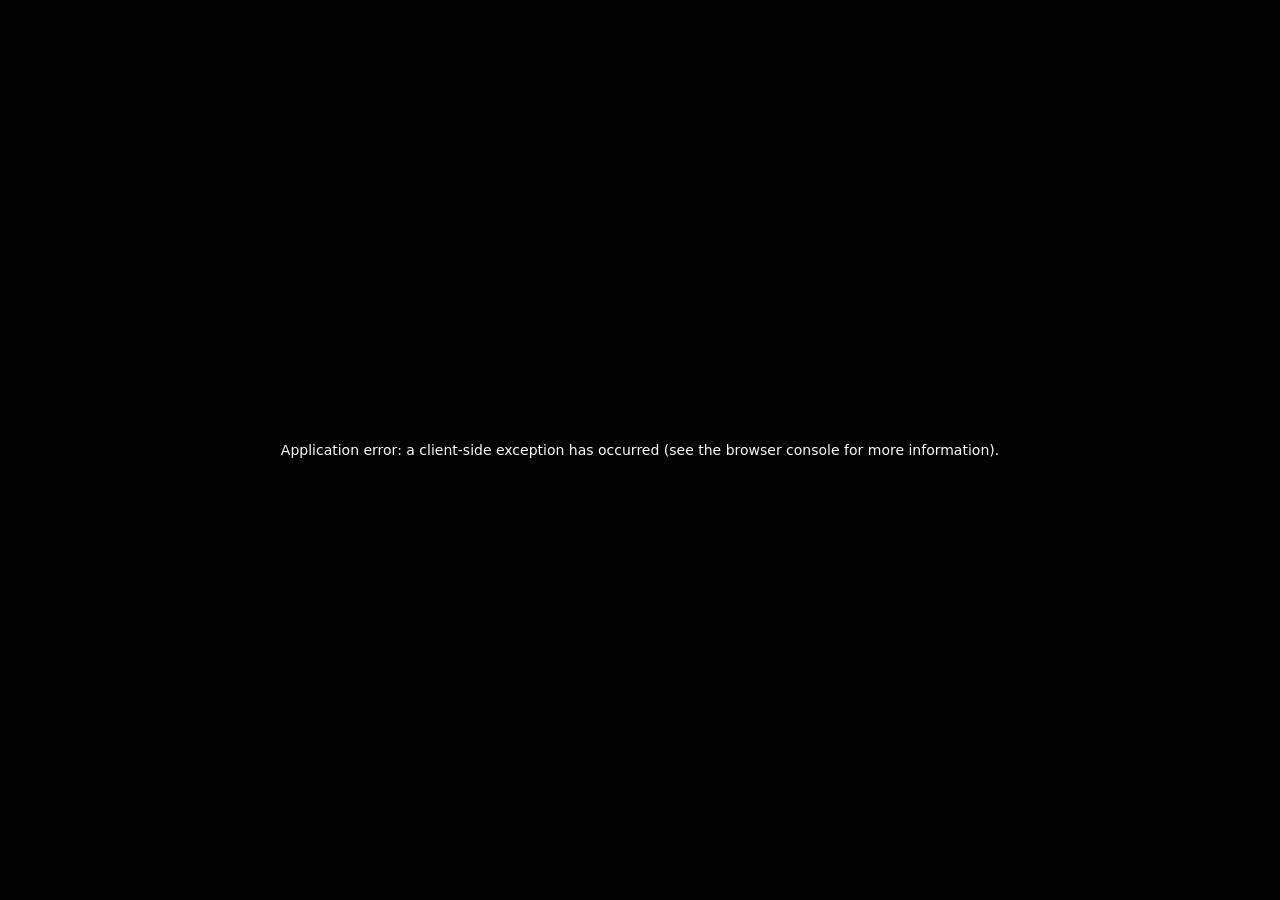
==== buy/index.html @ cb49da96 "feat: initial commit of orvix compute clone" ====
<!DOCTYPE html><html lang="en" class="__variable_8adcd2 __variable_46451f __variable_d5d2a0 __variable_646807 __variable_9ef920 dark" data-theme="dark"><head><meta charSet="utf-8"/><meta name="viewport" content="width=device-width, initial-scale=1"/><link rel="preload" href="/_next/static/media/0b78ff376f6b9734-s.p.woff2" as="font" crossorigin="" type="font/woff2"/><link rel="preload" href="/_next/static/media/0e96d314a90a6138-s.p.woff2" as="font" crossorigin="" type="font/woff2"/><link rel="preload" href="/_next/static/media/0ecabae3741772cf-s.p.woff2" as="font" crossorigin="" type="font/woff2"/><link rel="preload" href="/_next/static/media/636a5ac981f94f8b-s.p.woff2" as="font" crossorigin="" type="font/woff2"/><link rel="preload" href="/_next/static/media/723e11e5093b8e80.p.woff2" as="font" crossorigin="" type="font/woff2"/><link rel="preload" href="/_next/static/media/b7ea2ab4a8ad1f81-s.p.woff2" as="font" crossorigin="" type="font/woff2"/><link rel="stylesheet" href="/_next/static/css/086765865bcfbaa8.css" data-precedence="next"/><link rel="preload" as="script" fetchPriority="low" href="/_next/static/chunks/webpack-eddd2febdd66e8b2.js"/><script src="/_next/static/chunks/fd9d1056-2fb4e083d3843c56.js" async=""></script><script src="/_next/static/chunks/7023-a1087e26c482d546.js" async=""></script><script src="/_next/static/chunks/main-app-48652207bb67adce.js" async=""></script><script src="/_next/static/chunks/3100-093141ee53c54d85.js" async=""></script><script src="/_next/static/chunks/7138-fa9f08f9772d196e.js" async=""></script><script src="/_next/static/chunks/6972-5b1bd7af61cf7d5e.js" async=""></script><script src="/_next/static/chunks/7661-546050afe7aacd1f.js" async=""></script><script src="/_next/static/chunks/app/buy/page-8697921205ad71b5.js" async=""></script><script src="/_next/static/chunks/app/layout-24da086a6cac25ed.js" async=""></script><title>Buy ORVC — Orvix Compute</title><meta name="description" content="How to acquire ORVC, the staking and governance token of the Orvix Compute network."/><meta property="og:title" content="Orvix Compute — decentralized AI compute network"/><meta property="og:description" content="The open compute layer for AI. OpenAI-compatible inference on a permissionless GPU network."/><meta property="og:image" content="https://orvix.network/banner.png"/><meta property="og:image:width" content="320"/><meta property="og:image:height" content="320"/><meta property="og:image:alt" content="Orvix Compute"/><meta property="og:type" content="website"/><meta name="twitter:card" content="summary"/><meta name="twitter:title" content="Orvix Compute — decentralized AI compute network"/><meta name="twitter:description" content="The open compute layer for AI. OpenAI-compatible inference on a permissionless GPU network."/><meta name="twitter:image" content="https://orvix.network/banner.png"/><link rel="icon" href="/icon.png?0aa1d8ac6950c62a" type="image/png" sizes="512x512"/><link rel="apple-touch-icon" href="/apple-icon.png?9f5288df896d881e" type="image/png" sizes="512x512"/><meta name="next-size-adjust"/><script src="/_next/static/chunks/polyfills-78c92fac7aa8fdd8.js" noModule=""></script><script>
document.addEventListener('click', function(e) {
  let t = e.target.closest('a');
  if(t && t.href && t.href.startsWith(window.location.origin) && !t.href.includes('#')) {
    e.preventDefault();
    window.location.href = t.href;
  }
}, true);
</script></head><body class="bg-bg-primary font-sans text-text-primary antialiased"><!--$!--><template data-dgst="BAILOUT_TO_CLIENT_SIDE_RENDERING"></template><!--/$--><script src="/_next/static/chunks/webpack-eddd2febdd66e8b2.js" async=""></script><script>(self.__next_f=self.__next_f||[]).push([0]);self.__next_f.push([2,null])</script><script>self.__next_f.push([1,"1:HL[\"/_next/static/media/0b78ff376f6b9734-s.p.woff2\",\"font\",{\"crossOrigin\":\"\",\"type\":\"font/woff2\"}]\n2:HL[\"/_next/static/media/0e96d314a90a6138-s.p.woff2\",\"font\",{\"crossOrigin\":\"\",\"type\":\"font/woff2\"}]\n3:HL[\"/_next/static/media/0ecabae3741772cf-s.p.woff2\",\"font\",{\"crossOrigin\":\"\",\"type\":\"font/woff2\"}]\n4:HL[\"/_next/static/media/636a5ac981f94f8b-s.p.woff2\",\"font\",{\"crossOrigin\":\"\",\"type\":\"font/woff2\"}]\n5:HL[\"/_next/static/media/723e11e5093b8e80.p.woff2\",\"font\",{\"crossOrigin\":\"\",\"type\":\"font/woff2\"}]\n6:HL[\"/_next/static/media/b7ea2ab4a8ad1f81-s.p.woff2\",\"font\",{\"crossOrigin\":\"\",\"type\":\"font/woff2\"}]\n7:HL[\"/_next/static/css/086765865bcfbaa8.css\",\"style\"]\n"])</script><script>self.__next_f.push([1,"8:I[95751,[],\"\"]\na:I[7661,[\"3100\",\"static/chunks/3100-093141ee53c54d85.js\",\"7138\",\"static/chunks/7138-fa9f08f9772d196e.js\",\"6972\",\"static/chunks/6972-5b1bd7af61cf7d5e.js\",\"7661\",\"static/chunks/7661-546050afe7aacd1f.js\",\"1542\",\"static/chunks/app/buy/page-8697921205ad71b5.js\"],\"Header\"]\nb:I[58481,[\"3100\",\"static/chunks/3100-093141ee53c54d85.js\",\"7138\",\"static/chunks/7138-fa9f08f9772d196e.js\",\"6972\",\"static/chunks/6972-5b1bd7af61cf7d5e.js\",\"7661\",\"static/chunks/7661-546050afe7aacd1f.js\",\"1542\",\"static/chunks/app/buy/page-8697921205ad71b5.js\"],\"CopyButton\"]\nc:I[231,[\"3100\",\"static/chunks/3100-093141ee53c54d85.js\",\"7138\",\"static/chunks/7138-fa9f08f9772d196e.js\",\"6972\",\"static/chunks/6972-5b1bd7af61cf7d5e.js\",\"7661\",\"static/chunks/7661-546050afe7aacd1f.js\",\"1542\",\"static/chunks/app/buy/page-8697921205ad71b5.js\"],\"\"]\nd:I[39275,[],\"\"]\ne:I[61343,[],\"\"]\nf:I[61235,[\"3100\",\"static/chunks/3100-093141ee53c54d85.js\",\"3185\",\"static/chunks/app/layout-24da086a6cac25ed.js\"],\"ReduxProvider\"]\n10:I[39672,[\"3100\",\"static/chunks/3100-093141ee53c54d85.js\",\"3185\",\"static/chunks/app/layout-24da086a6cac25ed.js\"],\"WalletProviderClient\"]\n12:I[76130,[],\"\"]\n13:[]\n"])</script><script>self.__next_f.push([1,"0:[[[\"$\",\"link\",\"0\",{\"rel\":\"stylesheet\",\"href\":\"/_next/static/css/086765865bcfbaa8.css\",\"precedence\":\"next\",\"crossOrigin\":\"$undefined\"}]],[\"$\",\"$L8\",null,{\"buildId\":\"SshyXyQHHkwmq2SgNMYdm\",\"assetPrefix\":\"\",\"initialCanonicalUrl\":\"/buy\",\"initialTree\":[\"\",{\"children\":[\"buy\",{\"children\":[\"__PAGE__\",{}]}]},\"$undefined\",\"$undefined\",true],\"initialSeedData\":[\"\",{\"children\":[\"buy\",{\"children\":[\"__PAGE__\",{},[[\"$L9\",[\"$\",\"div\",null,{\"className\":\"min-h-screen bg-bg-primary\",\"children\":[[\"$\",\"$La\",null,{}],[\"$\",\"main\",null,{\"className\":\"mx-auto max-w-page px-6\",\"children\":[[[\"$\",\"section\",null,{\"className\":\"py-16 md:py-20\",\"children\":[[\"$\",\"span\",null,{\"className\":\"font-mono text-xs text-text-muted\",\"children\":\"buy\"}],[\"$\",\"h1\",null,{\"className\":\"mt-3 max-w-3xl text-3xl font-medium tracking-tight md:text-4xl\",\"children\":\"Get ORVC\"}],[\"$\",\"p\",null,{\"className\":\"mt-5 max-w-2xl text-text-secondary\",\"children\":\"ORVC is the staking and governance token of the Orvix Compute network. Acquire it on Solana, then stake it to lower your fees and steer the network.\"}]]}],[\"$\",\"section\",null,{\"id\":\"$undefined\",\"className\":\"scroll-mt-24 border-t border-border py-8\",\"children\":[[\"$\",\"h2\",null,{\"className\":\"text-lg font-medium\",\"children\":\"Token\"}],[\"$\",\"div\",null,{\"className\":\"mt-3 space-y-3 text-text-secondary max-w-2xl\",\"children\":[[\"$\",\"div\",null,{\"className\":\"flex flex-wrap items-center gap-3\",\"children\":[[\"$\",\"span\",null,{\"className\":\"text-text-muted\",\"children\":\"Mint address\"}],[\"$\",\"code\",null,{\"className\":\"font-mono text-xs text-text-primary\",\"children\":\"0xfb8b75Cd0c5Be7FfD64449aA88B3e328A57eCbFc\"}],[\"$\",\"$Lb\",null,{\"value\":\"0xfb8b75Cd0c5Be7FfD64449aA88B3e328A57eCbFc\"}]]}],[\"$\",\"p\",null,{\"className\":\"text-xs text-text-tertiary\",\"children\":\"Always confirm the mint address from an official source before swapping.\"}]]}]]}],[\"$\",\"section\",null,{\"id\":\"$undefined\",\"className\":\"scroll-mt-24 border-t border-border py-8\",\"children\":[[\"$\",\"h2\",null,{\"className\":\"text-lg font-medium\",\"children\":\"How to buy\"}],[\"$\",\"div\",null,{\"className\":\"mt-3 space-y-3 text-text-secondary max-w-2xl\",\"children\":[[\"$\",\"ol\",null,{\"className\":\"space-y-4\",\"children\":[[\"$\",\"li\",\"Get a Solana wallet\",{\"className\":\"flex gap-4\",\"children\":[[\"$\",\"span\",null,{\"className\":\"font-mono text-sm text-text-muted\",\"children\":[\"0\",1]}],[\"$\",\"div\",null,{\"children\":[[\"$\",\"p\",null,{\"className\":\"text-text-primary\",\"children\":\"Get a Solana wallet\"}],[\"$\",\"p\",null,{\"className\":\"mt-1 text-text-secondary\",\"children\":\"Install Phantom, Solflare, or any Solana wallet, and fund it with SOL for fees and USDC to swap.\"}]]}]]}],[\"$\",\"li\",\"Swap for ORVC\",{\"className\":\"flex gap-4\",\"children\":[[\"$\",\"span\",null,{\"className\":\"font-mono text-sm text-text-muted\",\"children\":[\"0\",2]}],[\"$\",\"div\",null,{\"children\":[[\"$\",\"p\",null,{\"className\":\"text-text-primary\",\"children\":\"Swap for ORVC\"}],[\"$\",\"p\",null,{\"className\":\"mt-1 text-text-secondary\",\"children\":\"Use a Solana DEX to swap USDC or SOL for ORVC using the mint address below. Always verify the mint before swapping.\"}]]}]]}],[\"$\",\"li\",\"Stake to earn\",{\"className\":\"flex gap-4\",\"children\":[[\"$\",\"span\",null,{\"className\":\"font-mono text-sm text-text-muted\",\"children\":[\"0\",3]}],[\"$\",\"div\",null,{\"children\":[[\"$\",\"p\",null,{\"className\":\"text-text-primary\",\"children\":\"Stake to earn\"}],[\"$\",\"p\",null,{\"className\":\"mt-1 text-text-secondary\",\"children\":\"Stake your ORVC from the dashboard to unlock fee discounts and governance voting power.\"}]]}]]}]]}],[\"$\",\"div\",null,{\"className\":\"flex flex-wrap gap-x-6 gap-y-2 pt-2 text-sm\",\"children\":[[\"$\",\"$Lc\",null,{\"href\":\"/staking\",\"className\":\"inline-flex items-center gap-1.5 text-text-primary transition-colors hover:text-accent-hover\",\"children\":[\"Learn about staking \",[\"$\",\"svg\",null,{\"xmlns\":\"http://www.w3.org/2000/svg\",\"width\":14,\"height\":14,\"viewBox\":\"0 0 24 24\",\"fill\":\"none\",\"stroke\":\"currentColor\",\"strokeWidth\":2,\"strokeLinecap\":\"round\",\"strokeLinejoin\":\"round\",\"className\":\"lucide lucide-arrow-right\",\"children\":[[\"$\",\"path\",\"1ays0h\",{\"d\":\"M5 12h14\"}],[\"$\",\"path\",\"xquz4c\",{\"d\":\"m12 5 7 7-7 7\"}],\"$undefined\"]}]]}],[\"$\",\"$Lc\",null,{\"href\":\"/tokenomics\",\"className\":\"text-text-secondary transition-colors hover:text-text-primary\",\"children\":\"Read the tokenomics\"}]]}]]}]]}]],[\"$\",\"footer\",null,{\"className\":\"mt-24 border-t border-border pt-8\",\"children\":[[\"$\",\"div\",null,{\"className\":\"flex flex-wrap gap-x-3 gap-y-2 text-sm\",\"children\":[[\"$\",\"$Lc\",\"/faq\",{\"href\":\"/faq\",\"className\":\"text-text-secondary transition-colors hover:text-text-primary\",\"children\":\"FAQ\"}],[\"$\",\"$Lc\",\"/changelog\",{\"href\":\"/changelog\",\"className\":\"text-text-secondary transition-colors hover:text-text-primary\",\"children\":\"Changelog\"}],[\"$\",\"$Lc\",\"/tokenomics\",{\"href\":\"/tokenomics\",\"className\":\"text-text-secondary transition-colors hover:text-text-primary\",\"children\":\"Tokenomics\"}],[\"$\",\"$Lc\",\"/roadmap\",{\"href\":\"/roadmap\",\"className\":\"text-text-secondary transition-colors hover:text-text-primary\",\"children\":\"Roadmap\"}],[\"$\",\"$Lc\",\"/treasury\",{\"href\":\"/treasury\",\"className\":\"text-text-secondary transition-colors hover:text-text-primary\",\"children\":\"Treasury\"}],[\"$\",\"$Lc\",\"/whitepaper\",{\"href\":\"/whitepaper\",\"className\":\"text-text-secondary transition-colors hover:text-text-primary\",\"children\":\"Whitepaper\"}],[\"$\",\"$Lc\",\"/status\",{\"href\":\"/status\",\"className\":\"text-text-secondary transition-colors hover:text-text-primary\",\"children\":\"Status\"}],[\"$\",\"$Lc\",\"/terms\",{\"href\":\"/terms\",\"className\":\"text-text-secondary transition-colors hover:text-text-primary\",\"children\":\"Terms\"}],[\"$\",\"$Lc\",\"/privacy\",{\"href\":\"/privacy\",\"className\":\"text-text-secondary transition-colors hover:text-text-primary\",\"children\":\"Privacy\"}],[\"$\",\"$Lc\",\"/contact\",{\"href\":\"/contact\",\"className\":\"text-text-secondary transition-colors hover:text-text-primary\",\"children\":\"Contact\"}]]}],[\"$\",\"div\",null,{\"className\":\"mt-4 flex flex-wrap gap-x-3 gap-y-2 text-sm\",\"children\":[[\"$\",\"a\",\"https://github.com/Orvix ComputeCompute/orvix\",{\"href\":\"https://github.com/Orvix ComputeCompute/orvix\",\"target\":\"_blank\",\"rel\":\"noreferrer\",\"className\":\"text-text-secondary transition-colors hover:text-text-primary\",\"children\":\"GitHub\"}],[\"$\",\"a\",\"https://x.com/Orvix Computehq\",{\"href\":\"https://x.com/Orvix Computehq\",\"target\":\"_blank\",\"rel\":\"noreferrer\",\"className\":\"text-text-secondary transition-colors hover:text-text-primary\",\"children\":\"X\"}],[\"$\",\"a\",\"https://t.me/Orvix Compute_hq\",{\"href\":\"https://t.me/Orvix Compute_hq\",\"target\":\"_blank\",\"rel\":\"noreferrer\",\"className\":\"text-text-secondary transition-colors hover:text-text-primary\",\"children\":\"Telegram\"}]]}],[\"$\",\"p\",null,{\"className\":\"mt-6 text-xs text-text-muted\",\"children\":\"© 2026 Orvix Compute. Decentralized AI compute network.\"}]]}],[\"$\",\"div\",null,{\"className\":\"h-12\"}]]}]]}]],null],null]},[\"$\",\"$Ld\",null,{\"parallelRouterKey\":\"children\",\"segmentPath\":[\"children\",\"buy\",\"children\"],\"error\":\"$undefined\",\"errorStyles\":\"$undefined\",\"errorScripts\":\"$undefined\",\"template\":[\"$\",\"$Le\",null,{}],\"templateStyles\":\"$undefined\",\"templateScripts\":\"$undefined\",\"notFound\":\"$undefined\",\"notFoundStyles\":\"$undefined\",\"styles\":null}],null]},[[\"$\",\"html\",null,{\"lang\":\"en\",\"className\":\"__variable_8adcd2 __variable_46451f __variable_d5d2a0 __variable_646807 __variable_9ef920 dark\",\"data-theme\":\"dark\",\"children\":[\"$\",\"body\",null,{\"className\":\"bg-bg-primary font-sans text-text-primary antialiased\",\"children\":[\"$\",\"$Lf\",null,{\"children\":[\"$\",\"$L10\",null,{\"children\":[\"$\",\"$Ld\",null,{\"parallelRouterKey\":\"children\",\"segmentPath\":[\"children\"],\"error\":\"$undefined\",\"errorStyles\":\"$undefined\",\"errorScripts\":\"$undefined\",\"template\":[\"$\",\"$Le\",null,{}],\"templateStyles\":\"$undefined\",\"templateScripts\":\"$undefined\",\"notFound\":[[\"$\",\"title\",null,{\"children\":\"404: This page could not be found.\"}],[\"$\",\"div\",null,{\"style\":{\"fontFamily\":\"system-ui,\\\"Segoe UI\\\",Roboto,Helvetica,Arial,sans-serif,\\\"Apple Color Emoji\\\",\\\"Segoe UI Emoji\\\"\",\"height\":\"100vh\",\"textAlign\":\"center\",\"display\":\"flex\",\"flexDirection\":\"column\",\"alignItems\":\"center\",\"justifyContent\":\"center\"},\"children\":[\"$\",\"div\",null,{\"children\":[[\"$\",\"style\",null,{\"dangerouslySetInnerHTML\":{\"__html\":\"body{color:#000;background:#fff;margin:0}.next-error-h1{border-right:1px solid rgba(0,0,0,.3)}@media (prefers-color-scheme:dark){body{color:#fff;background:#000}.next-error-h1{border-right:1px solid rgba(255,255,255,.3)}}\"}}],[\"$\",\"h1\",null,{\"className\":\"next-error-h1\",\"style\":{\"display\":\"inline-block\",\"margin\":\"0 20px 0 0\",\"padding\":\"0 23px 0 0\",\"fontSize\":24,\"fontWeight\":500,\"verticalAlign\":\"top\",\"lineHeight\":\"49px\"},\"children\":\"404\"}],[\"$\",\"div\",null,{\"style\":{\"display\":\"inline-block\"},\"children\":[\"$\",\"h2\",null,{\"style\":{\"fontSize\":14,\"fontWeight\":400,\"lineHeight\":\"49px\",\"margin\":0},\"children\":\"This page could not be found.\"}]}]]}]}]],\"notFoundStyles\":[],\"styles\":null}]}]}]}]}],null],null],\"couldBeIntercepted\":false,\"initialHead\":[null,\"$L11\"],\"globalErrorComponent\":\"$12\",\"missingSlots\":\"$W13\"}]]\n"])</script><script>self.__next_f.push([1,"11:[[\"$\",\"meta\",\"0\",{\"name\":\"viewport\",\"content\":\"width=device-width, initial-scale=1\"}],[\"$\",\"meta\",\"1\",{\"charSet\":\"utf-8\"}],[\"$\",\"title\",\"2\",{\"children\":\"Buy ORVC — Orvix Compute\"}],[\"$\",\"meta\",\"3\",{\"name\":\"description\",\"content\":\"How to acquire ORVC, the staking and governance token of the Orvix Compute network.\"}],[\"$\",\"meta\",\"4\",{\"property\":\"og:title\",\"content\":\"Orvix Compute — decentralized AI compute network\"}],[\"$\",\"meta\",\"5\",{\"property\":\"og:description\",\"content\":\"The open compute layer for AI. OpenAI-compatible inference on a permissionless GPU network.\"}],[\"$\",\"meta\",\"6\",{\"property\":\"og:image\",\"content\":\"https://orvix.network/banner.png\"}],[\"$\",\"meta\",\"7\",{\"property\":\"og:image:width\",\"content\":\"320\"}],[\"$\",\"meta\",\"8\",{\"property\":\"og:image:height\",\"content\":\"320\"}],[\"$\",\"meta\",\"9\",{\"property\":\"og:image:alt\",\"content\":\"Orvix Compute\"}],[\"$\",\"meta\",\"10\",{\"property\":\"og:type\",\"content\":\"website\"}],[\"$\",\"meta\",\"11\",{\"name\":\"twitter:card\",\"content\":\"summary\"}],[\"$\",\"meta\",\"12\",{\"name\":\"twitter:title\",\"content\":\"Orvix Compute — decentralized AI compute network\"}],[\"$\",\"meta\",\"13\",{\"name\":\"twitter:description\",\"content\":\"The open compute layer for AI. OpenAI-compatible inference on a permissionless GPU network.\"}],[\"$\",\"meta\",\"14\",{\"name\":\"twitter:image\",\"content\":\"https://orvix.network/banner.png\"}],[\"$\",\"link\",\"15\",{\"rel\":\"icon\",\"href\":\"/icon.png?0aa1d8ac6950c62a\",\"type\":\"image/png\",\"sizes\":\"512x512\"}],[\"$\",\"link\",\"16\",{\"rel\":\"apple-touch-icon\",\"href\":\"/apple-icon.png?9f5288df896d881e\",\"type\":\"image/png\",\"sizes\":\"512x512\"}],[\"$\",\"meta\",\"17\",{\"name\":\"next-size-adjust\"}]]\n9:null\n"])</script></body></html>
---- _next/static/css/086765865bcfbaa8.css ----
@font-face{font-family:__Albert_Sans_d5d2a0;font-style:normal;font-weight:100 900;font-display:swap;src:url(/_next/static/media/866ace25ba8133d9-s.woff2) format("woff2");unicode-range:u+0100-02ba,u+02bd-02c5,u+02c7-02cc,u+02ce-02d7,u+02dd-02ff,u+0304,u+0308,u+0329,u+1d00-1dbf,u+1e00-1e9f,u+1ef2-1eff,u+2020,u+20a0-20ab,u+20ad-20c0,u+2113,u+2c60-2c7f,u+a720-a7ff}@font-face{font-family:__Albert_Sans_d5d2a0;font-style:normal;font-weight:100 900;font-display:swap;src:url(/_next/static/media/0ecabae3741772cf-s.p.woff2) format("woff2");unicode-range:u+00??,u+0131,u+0152-0153,u+02bb-02bc,u+02c6,u+02da,u+02dc,u+0304,u+0308,u+0329,u+2000-206f,u+20ac,u+2122,u+2191,u+2193,u+2212,u+2215,u+feff,u+fffd}@font-face{font-family:__Albert_Sans_Fallback_d5d2a0;src:local("Arial");ascent-override:91.47%;descent-override:24.07%;line-gap-override:0.00%;size-adjust:103.86%}.__className_d5d2a0{font-family:__Albert_Sans_d5d2a0,__Albert_Sans_Fallback_d5d2a0;font-style:normal}.__variable_d5d2a0{--font-albert:"__Albert_Sans_d5d2a0","__Albert_Sans_Fallback_d5d2a0"}@font-face{font-family:__Plus_Jakarta_Sans_646807;font-style:normal;font-weight:200 800;font-display:swap;src:url(/_next/static/media/6fe53d21e6e7ebd8-s.woff2) format("woff2");unicode-range:u+0460-052f,u+1c80-1c8a,u+20b4,u+2de0-2dff,u+a640-a69f,u+fe2e-fe2f}@font-face{font-family:__Plus_Jakarta_Sans_646807;font-style:normal;font-weight:200 800;font-display:swap;src:url(/_next/static/media/8ebc6e9dde468c4a-s.woff2) format("woff2");unicode-range:u+0102-0103,u+0110-0111,u+0128-0129,u+0168-0169,u+01a0-01a1,u+01af-01b0,u+0300-0301,u+0303-0304,u+0308-0309,u+0323,u+0329,u+1ea0-1ef9,u+20ab}@font-face{font-family:__Plus_Jakarta_Sans_646807;font-style:normal;font-weight:200 800;font-display:swap;src:url(/_next/static/media/9e7b0a821b9dfcb4-s.woff2) format("woff2");unicode-range:u+0100-02ba,u+02bd-02c5,u+02c7-02cc,u+02ce-02d7,u+02dd-02ff,u+0304,u+0308,u+0329,u+1d00-1dbf,u+1e00-1e9f,u+1ef2-1eff,u+2020,u+20a0-20ab,u+20ad-20c0,u+2113,u+2c60-2c7f,u+a720-a7ff}@font-face{font-family:__Plus_Jakarta_Sans_646807;font-style:normal;font-weight:200 800;font-display:swap;src:url(/_next/static/media/636a5ac981f94f8b-s.p.woff2) format("woff2");unicode-range:u+00??,u+0131,u+0152-0153,u+02bb-02bc,u+02c6,u+02da,u+02dc,u+0304,u+0308,u+0329,u+2000-206f,u+20ac,u+2122,u+2191,u+2193,u+2212,u+2215,u+feff,u+fffd}@font-face{font-family:__Plus_Jakarta_Sans_Fallback_646807;src:local("Arial");ascent-override:98.88%;descent-override:21.15%;line-gap-override:0.00%;size-adjust:104.98%}.__className_646807{font-family:__Plus_Jakarta_Sans_646807,__Plus_Jakarta_Sans_Fallback_646807;font-style:normal}.__variable_646807{--font-plus:"__Plus_Jakarta_Sans_646807","__Plus_Jakarta_Sans_Fallback_646807"}@font-face{font-family:__DM_Mono_9ef920;font-style:normal;font-weight:400;font-display:swap;src:url(/_next/static/media/64418ffc17e50301-s.woff2) format("woff2");unicode-range:u+0100-02ba,u+02bd-02c5,u+02c7-02cc,u+02ce-02d7,u+02dd-02ff,u+0304,u+0308,u+0329,u+1d00-1dbf,u+1e00-1e9f,u+1ef2-1eff,u+2020,u+20a0-20ab,u+20ad-20c0,u+2113,u+2c60-2c7f,u+a720-a7ff}@font-face{font-family:__DM_Mono_9ef920;font-style:normal;font-weight:400;font-display:swap;src:url(/_next/static/media/0e96d314a90a6138-s.p.woff2) format("woff2");unicode-range:u+00??,u+0131,u+0152-0153,u+02bb-02bc,u+02c6,u+02da,u+02dc,u+0304,u+0308,u+0329,u+2000-206f,u+20ac,u+2122,u+2191,u+2193,u+2212,u+2215,u+feff,u+fffd}@font-face{font-family:__DM_Mono_9ef920;font-style:normal;font-weight:500;font-display:swap;src:url(/_next/static/media/ba43ea3467e29870-s.woff2) format("woff2");unicode-range:u+0100-02ba,u+02bd-02c5,u+02c7-02cc,u+02ce-02d7,u+02dd-02ff,u+0304,u+0308,u+0329,u+1d00-1dbf,u+1e00-1e9f,u+1ef2-1eff,u+2020,u+20a0-20ab,u+20ad-20c0,u+2113,u+2c60-2c7f,u+a720-a7ff}@font-face{font-family:__DM_Mono_9ef920;font-style:normal;font-weight:500;font-display:swap;src:url(/_next/static/media/b7ea2ab4a8ad1f81-s.p.woff2) format("woff2");unicode-range:u+00??,u+0131,u+0152-0153,u+02bb-02bc,u+02c6,u+02da,u+02dc,u+0304,u+0308,u+0329,u+2000-206f,u+20ac,u+2122,u+2191,u+2193,u+2212,u+2215,u+feff,u+fffd}@font-face{font-family:__DM_Mono_Fallback_9ef920;src:local("Arial");ascent-override:73.71%;descent-override:23.03%;line-gap-override:0.00%;size-adjust:134.59%}.__className_9ef920{font-family:__DM_Mono_9ef920,__DM_Mono_Fallback_9ef920;font-style:normal}.__variable_9ef920{--font-dm-mono:"__DM_Mono_9ef920","__DM_Mono_Fallback_9ef920"}@font-face{font-family:__GeistSans_8adcd2;src:url(/_next/static/media/0b78ff376f6b9734-s.p.woff2) format("woff2");font-display:swap;font-weight:100 900}@font-face{font-family:__GeistSans_Fallback_8adcd2;src:local("Arial");ascent-override:94.56%;descent-override:27.76%;line-gap-override:0.00%;size-adjust:106.28%}.__className_8adcd2{font-family:__GeistSans_8adcd2,__GeistSans_Fallback_8adcd2}.__variable_8adcd2{--font-geist-sans:"__GeistSans_8adcd2","__GeistSans_Fallback_8adcd2"}@font-face{font-family:__GeistMono_46451f;src:url(/_next/static/media/723e11e5093b8e80.p.woff2) format("woff2");font-display:swap;font-weight:100 900}.__className_46451f{font-family:__GeistMono_46451f,ui-monospace,SFMono-Regular,Roboto Mono,Menlo,Monaco,Liberation Mono,DejaVu Sans Mono,Courier New,monospace}.__variable_46451f{--font-geist-mono:"__GeistMono_46451f",ui-monospace,SFMono-Regular,Roboto Mono,Menlo,Monaco,Liberation Mono,DejaVu Sans Mono,Courier New,monospace}*,:after,:before{--tw-border-spacing-x:0;--tw-border-spacing-y:0;--tw-translate-x:0;--tw-translate-y:0;--tw-rotate:0;--tw-skew-x:0;--tw-skew-y:0;--tw-scale-x:1;--tw-scale-y:1;--tw-pan-x: ;--tw-pan-y: ;--tw-pinch-zoom: ;--tw-scroll-snap-strictness:proximity;--tw-gradient-from-position: ;--tw-gradient-via-position: ;--tw-gradient-to-position: ;--tw-ordinal: ;--tw-slashed-zero: ;--tw-numeric-figure: ;--tw-numeric-spacing: ;--tw-numeric-fraction: ;--tw-ring-inset: ;--tw-ring-offset-width:0px;--tw-ring-offset-color:#fff;--tw-ring-color:rgba(59,130,246,.5);--tw-ring-offset-shadow:0 0 #0000;--tw-ring-shadow:0 0 #0000;--tw-shadow:0 0 #0000;--tw-shadow-colored:0 0 #0000;--tw-blur: ;--tw-brightness: ;--tw-contrast: ;--tw-grayscale: ;--tw-hue-rotate: ;--tw-invert: ;--tw-saturate: ;--tw-sepia: ;--tw-drop-shadow: ;--tw-backdrop-blur: ;--tw-backdrop-brightness: ;--tw-backdrop-contrast: ;--tw-backdrop-grayscale: ;--tw-backdrop-hue-rotate: ;--tw-backdrop-invert: ;--tw-backdrop-opacity: ;--tw-backdrop-saturate: ;--tw-backdrop-sepia: ;--tw-contain-size: ;--tw-contain-layout: ;--tw-contain-paint: ;--tw-contain-style: }::backdrop{--tw-border-spacing-x:0;--tw-border-spacing-y:0;--tw-translate-x:0;--tw-translate-y:0;--tw-rotate:0;--tw-skew-x:0;--tw-skew-y:0;--tw-scale-x:1;--tw-scale-y:1;--tw-pan-x: ;--tw-pan-y: ;--tw-pinch-zoom: ;--tw-scroll-snap-strictness:proximity;--tw-gradient-from-position: ;--tw-gradient-via-position: ;--tw-gradient-to-position: ;--tw-ordinal: ;--tw-slashed-zero: ;--tw-numeric-figure: ;--tw-numeric-spacing: ;--tw-numeric-fraction: ;--tw-ring-inset: ;--tw-ring-offset-width:0px;--tw-ring-offset-color:#fff;--tw-ring-color:rgba(59,130,246,.5);--tw-ring-offset-shadow:0 0 #0000;--tw-ring-shadow:0 0 #0000;--tw-shadow:0 0 #0000;--tw-shadow-colored:0 0 #0000;--tw-blur: ;--tw-brightness: ;--tw-contrast: ;--tw-grayscale: ;--tw-hue-rotate: ;--tw-invert: ;--tw-saturate: ;--tw-sepia: ;--tw-drop-shadow: ;--tw-backdrop-blur: ;--tw-backdrop-brightness: ;--tw-backdrop-contrast: ;--tw-backdrop-grayscale: ;--tw-backdrop-hue-rotate: ;--tw-backdrop-invert: ;--tw-backdrop-opacity: ;--tw-backdrop-saturate: ;--tw-backdrop-sepia: ;--tw-contain-size: ;--tw-contain-layout: ;--tw-contain-paint: ;--tw-contain-style: }/*
! tailwindcss v3.4.19 | MIT License | https://tailwindcss.com
*/*,:after,:before{box-sizing:border-box;border:0 solid #e5e7eb}:after,:before{--tw-content:""}:host,html{line-height:1.5;-webkit-text-size-adjust:100%;-moz-tab-size:4;-o-tab-size:4;tab-size:4;font-family:var(--font-geist-sans),system-ui,sans-serif;font-feature-settings:normal;font-variation-settings:normal;-webkit-tap-highlight-color:transparent}body{margin:0;line-height:inherit}hr{height:0;color:inherit;border-top-width:1px}abbr:where([title]){-webkit-text-decoration:underline dotted;text-decoration:underline dotted}h1,h2,h3,h4,h5,h6{font-size:inherit;font-weight:inherit}a{color:inherit;text-decoration:inherit}b,strong{font-weight:bolder}code,kbd,pre,samp{font-family:var(--font-geist-mono),ui-monospace,monospace;font-feature-settings:normal;font-variation-settings:normal;font-size:1em}small{font-size:80%}sub,sup{font-size:75%;line-height:0;position:relative;vertical-align:baseline}sub{bottom:-.25em}sup{top:-.5em}table{text-indent:0;border-color:inherit;border-collapse:collapse}button,input,optgroup,select,textarea{font-family:inherit;font-feature-settings:inherit;font-variation-settings:inherit;font-size:100%;font-weight:inherit;line-height:inherit;letter-spacing:inherit;color:inherit;margin:0;padding:0}button,select{text-transform:none}button,input:where([type=button]),input:where([type=reset]),input:where([type=submit]){-webkit-appearance:button;background-color:transparent;background-image:none}:-moz-focusring{outline:auto}:-moz-ui-invalid{box-shadow:none}progress{vertical-align:baseline}::-webkit-inner-spin-button,::-webkit-outer-spin-button{height:auto}[type=search]{-webkit-appearance:textfield;outline-offset:-2px}::-webkit-search-decoration{-webkit-appearance:none}::-webkit-file-upload-button{-webkit-appearance:button;font:inherit}summary{display:list-item}blockquote,dd,dl,figure,h1,h2,h3,h4,h5,h6,hr,p,pre{margin:0}fieldset{margin:0}fieldset,legend{padding:0}menu,ol,ul{list-style:none;margin:0;padding:0}dialog{padding:0}textarea{resize:vertical}input::-moz-placeholder,textarea::-moz-placeholder{opacity:1;color:#9ca3af}input::placeholder,textarea::placeholder{opacity:1;color:#9ca3af}[role=button],button{cursor:pointer}:disabled{cursor:default}audio,canvas,embed,iframe,img,object,svg,video{display:block;vertical-align:middle}img,video{max-width:100%;height:auto}[hidden]:where(:not([hidden=until-found])){display:none}.pointer-events-none{pointer-events:none}.pointer-events-auto{pointer-events:auto}.visible{visibility:visible}.invisible{visibility:hidden}.static{position:static}.fixed{position:fixed}.absolute{position:absolute}.relative{position:relative}.sticky{position:sticky}.inset-0{inset:0}.inset-x-0{left:0;right:0}.bottom-0{bottom:0}.left-0{left:0}.left-3{left:.75rem}.right-0{right:0}.right-3{right:.75rem}.top-0{top:0}.top-0\.5{top:.125rem}.top-1\/2{top:50%}.top-4{top:1rem}.z-10{z-index:10}.z-20{z-index:20}.z-30{z-index:30}.z-40{z-index:40}.z-50{z-index:50}.z-\[60\]{z-index:60}.z-\[70\]{z-index:70}.m-2{margin:.5rem}.mx-auto{margin-left:auto;margin-right:auto}.mb-10{margin-bottom:2.5rem}.mb-12{margin-bottom:3rem}.mb-3{margin-bottom:.75rem}.mb-4{margin-bottom:1rem}.mb-8{margin-bottom:2rem}.ml-0\.5{margin-left:.125rem}.ml-1{margin-left:.25rem}.ml-2{margin-left:.5rem}.mr-1\.5{margin-right:.375rem}.mt-0\.5{margin-top:.125rem}.mt-1{margin-top:.25rem}.mt-10{margin-top:2.5rem}.mt-12{margin-top:3rem}.mt-2{margin-top:.5rem}.mt-24{margin-top:6rem}.mt-3{margin-top:.75rem}.mt-4{margin-top:1rem}.mt-5{margin-top:1.25rem}.mt-6{margin-top:1.5rem}.mt-8{margin-top:2rem}.block{display:block}.inline-block{display:inline-block}.inline{display:inline}.flex{display:flex}.inline-flex{display:inline-flex}.table{display:table}.grid{display:grid}.hidden{display:none}.h-1{height:.25rem}.h-1\.5{height:.375rem}.h-10{height:2.5rem}.h-12{height:3rem}.h-14{height:3.5rem}.h-16{height:4rem}.h-24{height:6rem}.h-28{height:7rem}.h-3{height:.75rem}.h-32{height:8rem}.h-4{height:1rem}.h-40{height:10rem}.h-5{height:1.25rem}.h-6{height:1.5rem}.h-64{height:16rem}.h-7{height:1.75rem}.h-8{height:2rem}.h-9{height:2.25rem}.h-\[12px\]{height:12px}.h-\[13px\]{height:13px}.h-\[14px\]{height:14px}.h-\[16px\]{height:16px}.h-\[32px\]{height:32px}.h-\[56px\]{height:56px}.h-\[clamp\(280px\2c 48vh\2c 560px\)\]{height:clamp(280px,48vh,560px)}.h-full{height:100%}.h-screen{height:100vh}.max-h-64{max-height:16rem}.max-h-\[calc\(100vh-2rem\)\]{max-height:calc(100vh - 2rem)}.min-h-10{min-height:2.5rem}.min-h-\[18px\]{min-height:18px}.min-h-\[288px\]{min-height:288px}.min-h-\[320px\]{min-height:320px}.min-h-screen{min-height:100vh}.w-0\.5{width:.125rem}.w-1{width:.25rem}.w-1\.5{width:.375rem}.w-1\/2{width:50%}.w-12{width:3rem}.w-20{width:5rem}.w-24{width:6rem}.w-28{width:7rem}.w-3{width:.75rem}.w-32{width:8rem}.w-40{width:10rem}.w-44{width:11rem}.w-5{width:1.25rem}.w-56{width:14rem}.w-60{width:15rem}.w-64{width:16rem}.w-7{width:1.75rem}.w-auto{width:auto}.w-fit{width:-moz-fit-content;width:fit-content}.w-full{width:100%}.min-w-0{min-width:0}.min-w-\[34rem\]{min-width:34rem}.max-w-2xl{max-width:42rem}.max-w-3xl{max-width:48rem}.max-w-4xl{max-width:56rem}.max-w-7xl{max-width:80rem}.max-w-\[14rem\]{max-width:14rem}.max-w-\[220px\]{max-width:220px}.max-w-\[22rem\]{max-width:22rem}.max-w-\[85\%\]{max-width:85%}.max-w-lg{max-width:32rem}.max-w-md{max-width:28rem}.max-w-page{max-width:80rem}.max-w-sm{max-width:24rem}.max-w-xl{max-width:36rem}.max-w-xs{max-width:20rem}.flex-1{flex:1 1 0%}.shrink-0{flex-shrink:0}.grow{flex-grow:1}.origin-bottom-left{transform-origin:bottom left}.origin-bottom-right{transform-origin:bottom right}.origin-top-left{transform-origin:top left}.origin-top-right{transform-origin:top right}.-translate-y-1\/2{--tw-translate-y:-50%}.-translate-y-1\/2,.translate-x-0\.5{transform:translate(var(--tw-translate-x),var(--tw-translate-y)) rotate(var(--tw-rotate)) skewX(var(--tw-skew-x)) skewY(var(--tw-skew-y)) scaleX(var(--tw-scale-x)) scaleY(var(--tw-scale-y))}.translate-x-0\.5{--tw-translate-x:0.125rem}.translate-x-3\.5{--tw-translate-x:0.875rem}.translate-x-3\.5,.translate-y-0{transform:translate(var(--tw-translate-x),var(--tw-translate-y)) rotate(var(--tw-rotate)) skewX(var(--tw-skew-x)) skewY(var(--tw-skew-y)) scaleX(var(--tw-scale-x)) scaleY(var(--tw-scale-y))}.translate-y-0{--tw-translate-y:0px}.translate-y-2{--tw-translate-y:0.5rem}.rotate-180,.translate-y-2{transform:translate(var(--tw-translate-x),var(--tw-translate-y)) rotate(var(--tw-rotate)) skewX(var(--tw-skew-x)) skewY(var(--tw-skew-y)) scaleX(var(--tw-scale-x)) scaleY(var(--tw-scale-y))}.rotate-180{--tw-rotate:180deg}@keyframes blink{0%,50%{opacity:1}51%,to{opacity:0}}.animate-cursor-blink{animation:blink 1s infinite}@keyframes fadeIn{0%{opacity:0;transform:translateY(4px)}to{opacity:1;transform:translateY(0)}}.animate-fade-in{animation:fadeIn .4s ease-out}@keyframes ping{75%,to{transform:scale(2);opacity:0}}.animate-ping{animation:ping 1s cubic-bezier(0,0,.2,1) infinite}@keyframes pulse{50%{opacity:.5}}.animate-pulse{animation:pulse 2s cubic-bezier(.4,0,.6,1) infinite}@keyframes spin{to{transform:rotate(1turn)}}.animate-spin{animation:spin 1s linear infinite}.cursor-not-allowed{cursor:not-allowed}.cursor-pointer{cursor:pointer}.select-none{-webkit-user-select:none;-moz-user-select:none;user-select:none}.resize-y{resize:vertical}.scroll-mt-24{scroll-margin-top:6rem}.list-none{list-style-type:none}.grid-cols-1{grid-template-columns:repeat(1,minmax(0,1fr))}.grid-cols-2{grid-template-columns:repeat(2,minmax(0,1fr))}.grid-cols-4{grid-template-columns:repeat(4,minmax(0,1fr))}.flex-col{flex-direction:column}.flex-wrap{flex-wrap:wrap}.items-start{align-items:flex-start}.items-end{align-items:flex-end}.items-center{align-items:center}.items-baseline{align-items:baseline}.justify-start{justify-content:flex-start}.justify-end{justify-content:flex-end}.justify-center{justify-content:center}.justify-between{justify-content:space-between}.gap-0\.5{gap:.125rem}.gap-1{gap:.25rem}.gap-1\.5{gap:.375rem}.gap-10{gap:2.5rem}.gap-12{gap:3rem}.gap-2{gap:.5rem}.gap-3{gap:.75rem}.gap-4{gap:1rem}.gap-5{gap:1.25rem}.gap-6{gap:1.5rem}.gap-8{gap:2rem}.gap-x-2{-moz-column-gap:.5rem;column-gap:.5rem}.gap-x-3{-moz-column-gap:.75rem;column-gap:.75rem}.gap-x-4{-moz-column-gap:1rem;column-gap:1rem}.gap-x-6{-moz-column-gap:1.5rem;column-gap:1.5rem}.gap-x-8{-moz-column-gap:2rem;column-gap:2rem}.gap-y-1{row-gap:.25rem}.gap-y-10{row-gap:2.5rem}.gap-y-2{row-gap:.5rem}.gap-y-6{row-gap:1.5rem}.space-y-0\.5>:not([hidden])~:not([hidden]){--tw-space-y-reverse:0;margin-top:calc(.125rem * calc(1 - var(--tw-space-y-reverse)));margin-bottom:calc(.125rem * var(--tw-space-y-reverse))}.space-y-1>:not([hidden])~:not([hidden]){--tw-space-y-reverse:0;margin-top:calc(.25rem * calc(1 - var(--tw-space-y-reverse)));margin-bottom:calc(.25rem * var(--tw-space-y-reverse))}.space-y-1\.5>:not([hidden])~:not([hidden]){--tw-space-y-reverse:0;margin-top:calc(.375rem * calc(1 - var(--tw-space-y-reverse)));margin-bottom:calc(.375rem * var(--tw-space-y-reverse))}.space-y-10>:not([hidden])~:not([hidden]){--tw-space-y-reverse:0;margin-top:calc(2.5rem * calc(1 - var(--tw-space-y-reverse)));margin-bottom:calc(2.5rem * var(--tw-space-y-reverse))}.space-y-2>:not([hidden])~:not([hidden]){--tw-space-y-reverse:0;margin-top:calc(.5rem * calc(1 - var(--tw-space-y-reverse)));margin-bottom:calc(.5rem * var(--tw-space-y-reverse))}.space-y-2\.5>:not([hidden])~:not([hidden]){--tw-space-y-reverse:0;margin-top:calc(.625rem * calc(1 - var(--tw-space-y-reverse)));margin-bottom:calc(.625rem * var(--tw-space-y-reverse))}.space-y-3>:not([hidden])~:not([hidden]){--tw-space-y-reverse:0;margin-top:calc(.75rem * calc(1 - var(--tw-space-y-reverse)));margin-bottom:calc(.75rem * var(--tw-space-y-reverse))}.space-y-4>:not([hidden])~:not([hidden]){--tw-space-y-reverse:0;margin-top:calc(1rem * calc(1 - var(--tw-space-y-reverse)));margin-bottom:calc(1rem * var(--tw-space-y-reverse))}.space-y-5>:not([hidden])~:not([hidden]){--tw-space-y-reverse:0;margin-top:calc(1.25rem * calc(1 - var(--tw-space-y-reverse)));margin-bottom:calc(1.25rem * var(--tw-space-y-reverse))}.space-y-6>:not([hidden])~:not([hidden]){--tw-space-y-reverse:0;margin-top:calc(1.5rem * calc(1 - var(--tw-space-y-reverse)));margin-bottom:calc(1.5rem * var(--tw-space-y-reverse))}.space-y-8>:not([hidden])~:not([hidden]){--tw-space-y-reverse:0;margin-top:calc(2rem * calc(1 - var(--tw-space-y-reverse)));margin-bottom:calc(2rem * var(--tw-space-y-reverse))}.divide-y>:not([hidden])~:not([hidden]){--tw-divide-y-reverse:0;border-top-width:calc(1px * calc(1 - var(--tw-divide-y-reverse)));border-bottom-width:calc(1px * var(--tw-divide-y-reverse))}.divide-border>:not([hidden])~:not([hidden]){--tw-divide-opacity:1;border-color:rgb(31 31 31/var(--tw-divide-opacity,1))}.overflow-hidden{overflow:hidden}.overflow-visible{overflow:visible}.overflow-x-auto{overflow-x:auto}.overflow-y-auto{overflow-y:auto}.overscroll-contain{overscroll-behavior:contain}.truncate{overflow:hidden;text-overflow:ellipsis;white-space:nowrap}.whitespace-normal{white-space:normal}.whitespace-nowrap{white-space:nowrap}.whitespace-pre{white-space:pre}.whitespace-pre-wrap{white-space:pre-wrap}.break-words{overflow-wrap:break-word}.rounded{border-radius:.25rem}.rounded-2xl{border-radius:1rem}.rounded-full{border-radius:9999px}.rounded-lg{border-radius:.5rem}.rounded-md{border-radius:.375rem}.rounded-xl{border-radius:.75rem}.border{border-width:1px}.border-b{border-bottom-width:1px}.border-l{border-left-width:1px}.border-r{border-right-width:1px}.border-t{border-top-width:1px}.border-dashed{border-style:dashed}.border-\[\#1F1F1F\]{--tw-border-opacity:1;border-color:rgb(31 31 31/var(--tw-border-opacity,1))}.border-\[\#3A2A1A\]{--tw-border-opacity:1;border-color:rgb(58 42 26/var(--tw-border-opacity,1))}.border-accent\/30{border-color:rgba(153,69,255,.3)}.border-border{--tw-border-opacity:1;border-color:rgb(31 31 31/var(--tw-border-opacity,1))}.border-border-strong{--tw-border-opacity:1;border-color:rgb(42 42 42/var(--tw-border-opacity,1))}.border-danger\/30{border-color:rgba(239,68,68,.3)}.border-danger\/40{border-color:rgba(239,68,68,.4)}.border-success\/30{border-color:rgba(16,185,129,.3)}.border-success\/40{border-color:rgba(16,185,129,.4)}.border-warning\/30{border-color:rgba(245,158,11,.3)}.border-warning\/40{border-color:rgba(245,158,11,.4)}.border-white\/10{border-color:hsla(0,0%,100%,.1)}.bg-\[\#030303\]{--tw-bg-opacity:1;background-color:rgb(3 3 3/var(--tw-bg-opacity,1))}.bg-\[\#080808\]{--tw-bg-opacity:1;background-color:rgb(8 8 8/var(--tw-bg-opacity,1))}.bg-\[\#0A0A0A\]{--tw-bg-opacity:1;background-color:rgb(10 10 10/var(--tw-bg-opacity,1))}.bg-\[\#140F0A\]{--tw-bg-opacity:1;background-color:rgb(20 15 10/var(--tw-bg-opacity,1))}.bg-\[\#141414\]{--tw-bg-opacity:1;background-color:rgb(20 20 20/var(--tw-bg-opacity,1))}.bg-\[\#161616\]{--tw-bg-opacity:1;background-color:rgb(22 22 22/var(--tw-bg-opacity,1))}.bg-accent{--tw-bg-opacity:1;background-color:rgb(153 69 255/var(--tw-bg-opacity,1))}.bg-bg-primary{--tw-bg-opacity:1;background-color:rgb(3 3 3/var(--tw-bg-opacity,1))}.bg-bg-secondary{--tw-bg-opacity:1;background-color:rgb(10 10 10/var(--tw-bg-opacity,1))}.bg-bg-tertiary{--tw-bg-opacity:1;background-color:rgb(20 20 20/var(--tw-bg-opacity,1))}.bg-black{--tw-bg-opacity:1;background-color:rgb(0 0 0/var(--tw-bg-opacity,1))}.bg-black\/60{background-color:rgba(0,0,0,.6)}.bg-black\/70{background-color:rgba(0,0,0,.7)}.bg-border-strong{--tw-bg-opacity:1;background-color:rgb(42 42 42/var(--tw-bg-opacity,1))}.bg-danger{--tw-bg-opacity:1;background-color:rgb(239 68 68/var(--tw-bg-opacity,1))}.bg-danger\/5{background-color:rgba(239,68,68,.05)}.bg-success{--tw-bg-opacity:1;background-color:rgb(16 185 129/var(--tw-bg-opacity,1))}.bg-success\/5{background-color:rgba(16,185,129,.05)}.bg-text-muted{--tw-bg-opacity:1;background-color:rgb(68 68 68/var(--tw-bg-opacity,1))}.bg-warning\/5{background-color:rgba(245,158,11,.05)}.bg-white{--tw-bg-opacity:1;background-color:rgb(255 255 255/var(--tw-bg-opacity,1))}.bg-gradient-to-b{background-image:linear-gradient(to bottom,var(--tw-gradient-stops))}.from-\[\#1A1A1A\]{--tw-gradient-from:#1a1a1a var(--tw-gradient-from-position);--tw-gradient-to:rgba(26,26,26,0) var(--tw-gradient-to-position);--tw-gradient-stops:var(--tw-gradient-from),var(--tw-gradient-to)}.from-black\/70{--tw-gradient-from:rgba(0,0,0,.7) var(--tw-gradient-from-position);--tw-gradient-to:transparent var(--tw-gradient-to-position);--tw-gradient-stops:var(--tw-gradient-from),var(--tw-gradient-to)}.via-black\/60{--tw-gradient-to:transparent var(--tw-gradient-to-position);--tw-gradient-stops:var(--tw-gradient-from),rgba(0,0,0,.6) var(--tw-gradient-via-position),var(--tw-gradient-to)}.to-\[\#0A0A0A\]{--tw-gradient-to:#0a0a0a var(--tw-gradient-to-position)}.to-black{--tw-gradient-to:#000 var(--tw-gradient-to-position)}.object-contain{-o-object-fit:contain;object-fit:contain}.object-cover{-o-object-fit:cover;object-fit:cover}.p-0{padding:0}.p-0\.5{padding:.125rem}.p-2{padding:.5rem}.p-2\.5{padding:.625rem}.p-3{padding:.75rem}.p-4{padding:1rem}.p-5{padding:1.25rem}.p-6{padding:1.5rem}.p-8{padding:2rem}.px-1{padding-left:.25rem;padding-right:.25rem}.px-2{padding-left:.5rem;padding-right:.5rem}.px-2\.5{padding-left:.625rem;padding-right:.625rem}.px-3{padding-left:.75rem;padding-right:.75rem}.px-3\.5{padding-left:.875rem;padding-right:.875rem}.px-4{padding-left:1rem;padding-right:1rem}.px-5{padding-left:1.25rem;padding-right:1.25rem}.px-6{padding-left:1.5rem;padding-right:1.5rem}.px-8{padding-left:2rem;padding-right:2rem}.px-\[4\%\]{padding-left:4%;padding-right:4%}.py-0\.5{padding-top:.125rem;padding-bottom:.125rem}.py-1{padding-top:.25rem;padding-bottom:.25rem}.py-1\.5{padding-top:.375rem;padding-bottom:.375rem}.py-10{padding-top:2.5rem;padding-bottom:2.5rem}.py-12{padding-top:3rem;padding-bottom:3rem}.py-16{padding-top:4rem;padding-bottom:4rem}.py-2{padding-top:.5rem;padding-bottom:.5rem}.py-2\.5{padding-top:.625rem;padding-bottom:.625rem}.py-20{padding-top:5rem;padding-bottom:5rem}.py-3{padding-top:.75rem;padding-bottom:.75rem}.py-32{padding-top:8rem;padding-bottom:8rem}.py-4{padding-top:1rem;padding-bottom:1rem}.py-5{padding-top:1.25rem;padding-bottom:1.25rem}.py-6{padding-top:1.5rem;padding-bottom:1.5rem}.py-8{padding-top:2rem;padding-bottom:2rem}.pb-0{padding-bottom:0}.pb-20{padding-bottom:5rem}.pb-4{padding-bottom:1rem}.pb-6{padding-bottom:1.5rem}.pb-8{padding-bottom:2rem}.pl-5{padding-left:1.25rem}.pl-7{padding-left:1.75rem}.pr-6{padding-right:1.5rem}.pt-0\.5{padding-top:.125rem}.pt-1{padding-top:.25rem}.pt-12{padding-top:3rem}.pt-2{padding-top:.5rem}.pt-20{padding-top:5rem}.pt-3{padding-top:.75rem}.pt-4{padding-top:1rem}.pt-6{padding-top:1.5rem}.pt-8{padding-top:2rem}.text-left{text-align:left}.text-center{text-align:center}.text-right{text-align:right}.align-top{vertical-align:top}.align-middle{vertical-align:middle}.font-mono{font-family:var(--font-geist-mono),ui-monospace,monospace}.font-sans{font-family:var(--font-geist-sans),system-ui,sans-serif}.text-2xl{font-size:22px;line-height:1.4;letter-spacing:-.01em}.text-3xl{font-size:28px;line-height:1.3;letter-spacing:-.02em}.text-\[10px\]{font-size:10px}.text-\[11px\]{font-size:11px}.text-\[12px\]{font-size:12px}.text-\[13px\]{font-size:13px}.text-\[14px\]{font-size:14px}.text-\[15px\]{font-size:15px}.text-\[16px\]{font-size:16px}.text-\[18px\]{font-size:18px}.text-\[24px\]{font-size:24px}.text-\[28px\]{font-size:28px}.text-\[32px\]{font-size:32px}.text-\[56px\]{font-size:56px}.text-base{font-size:14px;line-height:1.7}.text-lg{font-size:16px;line-height:1.7}.text-sm{font-size:13px;line-height:1.6}.text-xl{font-size:18px;line-height:1.5}.text-xs{font-size:12px;line-height:1.5}.font-bold{font-weight:700}.font-medium{font-weight:500}.font-normal{font-weight:400}.font-semibold{font-weight:600}.uppercase{text-transform:uppercase}.capitalize{text-transform:capitalize}.leading-4{line-height:1rem}.leading-5{line-height:1.25rem}.leading-6{line-height:1.5rem}.leading-\[1\.15\]{line-height:1.15}.leading-\[1\.2\]{line-height:1.2}.leading-\[1\]{line-height:1}.leading-relaxed{line-height:1.625}.tracking-\[0\.12em\]{letter-spacing:.12em}.tracking-\[0\.15em\]{letter-spacing:.15em}.tracking-\[0\.1em\]{letter-spacing:.1em}.tracking-tight{letter-spacing:-.025em}.tracking-wide{letter-spacing:.025em}.text-\[\#26CC6B\]{--tw-text-opacity:1;color:rgb(38 204 107/var(--tw-text-opacity,1))}.text-\[\#2DAEFF\]{--tw-text-opacity:1;color:rgb(45 174 255/var(--tw-text-opacity,1))}.text-\[\#5A5A5A\]{--tw-text-opacity:1;color:rgb(90 90 90/var(--tw-text-opacity,1))}.text-\[\#777777\]{--tw-text-opacity:1;color:rgb(119 119 119/var(--tw-text-opacity,1))}.text-\[\#7D7D7D\]{--tw-text-opacity:1;color:rgb(125 125 125/var(--tw-text-opacity,1))}.text-\[\#ACACAC\]{--tw-text-opacity:1;color:rgb(172 172 172/var(--tw-text-opacity,1))}.text-\[\#BABABA\]{--tw-text-opacity:1;color:rgb(186 186 186/var(--tw-text-opacity,1))}.text-\[\#C9A97B\]{--tw-text-opacity:1;color:rgb(201 169 123/var(--tw-text-opacity,1))}.text-\[\#E5A33D\]{--tw-text-opacity:1;color:rgb(229 163 61/var(--tw-text-opacity,1))}.text-accent{--tw-text-opacity:1;color:rgb(153 69 255/var(--tw-text-opacity,1))}.text-black{--tw-text-opacity:1;color:rgb(0 0 0/var(--tw-text-opacity,1))}.text-danger{--tw-text-opacity:1;color:rgb(239 68 68/var(--tw-text-opacity,1))}.text-success{--tw-text-opacity:1;color:rgb(16 185 129/var(--tw-text-opacity,1))}.text-text-muted{--tw-text-opacity:1;color:rgb(68 68 68/var(--tw-text-opacity,1))}.text-text-primary{--tw-text-opacity:1;color:rgb(250 250 250/var(--tw-text-opacity,1))}.text-text-secondary{--tw-text-opacity:1;color:rgb(163 163 163/var(--tw-text-opacity,1))}.text-text-tertiary{--tw-text-opacity:1;color:rgb(102 102 102/var(--tw-text-opacity,1))}.text-warning{--tw-text-opacity:1;color:rgb(245 158 11/var(--tw-text-opacity,1))}.text-white{--tw-text-opacity:1;color:rgb(255 255 255/var(--tw-text-opacity,1))}.underline{text-decoration-line:underline}.line-through{text-decoration-line:line-through}.underline-offset-2{text-underline-offset:2px}.underline-offset-4{text-underline-offset:4px}.antialiased{-webkit-font-smoothing:antialiased;-moz-osx-font-smoothing:grayscale}.accent-accent{accent-color:#9945ff}.opacity-0{opacity:0}.opacity-100{opacity:1}.opacity-30{opacity:.3}.opacity-60{opacity:.6}.opacity-75{opacity:.75}.shadow-lg{--tw-shadow:0 10px 15px -3px rgba(0,0,0,.1),0 4px 6px -4px rgba(0,0,0,.1);--tw-shadow-colored:0 10px 15px -3px var(--tw-shadow-color),0 4px 6px -4px var(--tw-shadow-color)}.shadow-lg,.shadow-xl{box-shadow:var(--tw-ring-offset-shadow,0 0 #0000),var(--tw-ring-shadow,0 0 #0000),var(--tw-shadow)}.shadow-xl{--tw-shadow:0 20px 25px -5px rgba(0,0,0,.1),0 8px 10px -6px rgba(0,0,0,.1);--tw-shadow-colored:0 20px 25px -5px var(--tw-shadow-color),0 8px 10px -6px var(--tw-shadow-color)}.filter{filter:var(--tw-blur) var(--tw-brightness) var(--tw-contrast) var(--tw-grayscale) var(--tw-hue-rotate) var(--tw-invert) var(--tw-saturate) var(--tw-sepia) var(--tw-drop-shadow)}.transition{transition-property:color,background-color,border-color,text-decoration-color,fill,stroke,opacity,box-shadow,transform,filter,backdrop-filter;transition-timing-function:cubic-bezier(.4,0,.2,1);transition-duration:.15s}.transition-all{transition-property:all;transition-timing-function:cubic-bezier(.4,0,.2,1);transition-duration:.15s}.transition-colors{transition-property:color,background-color,border-color,text-decoration-color,fill,stroke;transition-timing-function:cubic-bezier(.4,0,.2,1);transition-duration:.15s}.transition-opacity{transition-property:opacity;transition-timing-function:cubic-bezier(.4,0,.2,1);transition-duration:.15s}.transition-transform{transition-property:transform;transition-timing-function:cubic-bezier(.4,0,.2,1);transition-duration:.15s}.duration-500{transition-duration:.5s}.ease-out{transition-timing-function:cubic-bezier(0,0,.2,1)}.font-albert{font-family:var(--font-albert),sans-serif}.font-plus{font-family:var(--font-plus),sans-serif}.font-dm-mono{font-family:var(--font-dm-mono),monospace}html{background:#030303;color:#fafafa;-webkit-font-smoothing:antialiased;-moz-osx-font-smoothing:grayscale}body{font-family:var(--font-geist-sans),system-ui,sans-serif;font-size:14px;line-height:1.7}::-moz-selection{background:#9945ff;color:#fafafa}::selection{background:#9945ff;color:#fafafa}.asentum-page{font-family:var(--font-albert),sans-serif}@keyframes corner-pop{0%{transform:scale(1)}50%{transform:scale(1.6)}to{transform:scale(1)}}.corner-pop-hover:hover .corner-mark{animation:corner-pop .3s ease-out}::-webkit-scrollbar{width:8px;height:8px}::-webkit-scrollbar-track{background:#030303}::-webkit-scrollbar-thumb{background:#1f1f1f;border-radius:4px}::-webkit-scrollbar-thumb:hover{background:#2a2a2a}.wallet-adapter-modal-wrapper{background:#0a0a0a!important;border:1px solid #1f1f1f!important;border-radius:8px!important;box-shadow:none!important;font-family:var(--font-geist-sans),system-ui,sans-serif!important}.wallet-adapter-modal-title{color:#fafafa!important;font-size:16px!important;font-weight:500!important}.wallet-adapter-modal-button-close{background:#141414!important}.wallet-adapter-modal-list .wallet-adapter-button{background:#0a0a0a!important;border:1px solid #1f1f1f!important;border-radius:6px!important;color:#fafafa!important;font-weight:400!important;transition:border-color .15s ease}.wallet-adapter-modal-list .wallet-adapter-button:hover{background:#141414!important;border-color:#2a2a2a!important}.wallet-adapter-modal-list-more{color:#a3a3a3!important}.wallet-adapter-button-trigger{background:transparent!important}.marker\:content-\[\'\'\] ::marker{--tw-content:"";content:var(--tw-content)}.marker\:content-\[\'\'\]::marker{--tw-content:"";content:var(--tw-content)}.placeholder\:text-text-tertiary::-moz-placeholder{--tw-text-opacity:1;color:rgb(102 102 102/var(--tw-text-opacity,1))}.placeholder\:text-text-tertiary::placeholder{--tw-text-opacity:1;color:rgb(102 102 102/var(--tw-text-opacity,1))}.last\:pr-0:last-child{padding-right:0}.hover\:border-\[\#2A2A2A\]:hover,.hover\:border-border-strong:hover{--tw-border-opacity:1;border-color:rgb(42 42 42/var(--tw-border-opacity,1))}.hover\:bg-\[\#1C1510\]:hover{--tw-bg-opacity:1;background-color:rgb(28 21 16/var(--tw-bg-opacity,1))}.hover\:bg-accent-hover:hover{--tw-bg-opacity:1;background-color:rgb(168 85 247/var(--tw-bg-opacity,1))}.hover\:bg-bg-secondary:hover{--tw-bg-opacity:1;background-color:rgb(10 10 10/var(--tw-bg-opacity,1))}.hover\:bg-bg-tertiary:hover{--tw-bg-opacity:1;background-color:rgb(20 20 20/var(--tw-bg-opacity,1))}.hover\:bg-danger\/10:hover{background-color:rgba(239,68,68,.1)}.hover\:bg-danger\/90:hover{background-color:rgba(239,68,68,.9)}.hover\:text-accent-hover:hover{--tw-text-opacity:1;color:rgb(168 85 247/var(--tw-text-opacity,1))}.hover\:text-danger:hover{--tw-text-opacity:1;color:rgb(239 68 68/var(--tw-text-opacity,1))}.hover\:text-text-primary:hover{--tw-text-opacity:1;color:rgb(250 250 250/var(--tw-text-opacity,1))}.hover\:text-text-secondary:hover{--tw-text-opacity:1;color:rgb(163 163 163/var(--tw-text-opacity,1))}.hover\:text-white:hover{--tw-text-opacity:1;color:rgb(255 255 255/var(--tw-text-opacity,1))}.hover\:underline:hover{text-decoration-line:underline}.focus\:border-accent:focus{--tw-border-opacity:1;border-color:rgb(153 69 255/var(--tw-border-opacity,1))}.focus\:outline-none:focus{outline:2px solid transparent;outline-offset:2px}.focus-visible\:outline-none:focus-visible{outline:2px solid transparent;outline-offset:2px}.focus-visible\:ring-1:focus-visible{--tw-ring-offset-shadow:var(--tw-ring-inset) 0 0 0 var(--tw-ring-offset-width) var(--tw-ring-offset-color);--tw-ring-shadow:var(--tw-ring-inset) 0 0 0 calc(1px + var(--tw-ring-offset-width)) var(--tw-ring-color);box-shadow:var(--tw-ring-offset-shadow),var(--tw-ring-shadow),var(--tw-shadow,0 0 #0000)}.focus-visible\:ring-border-strong:focus-visible{--tw-ring-opacity:1;--tw-ring-color:rgb(42 42 42/var(--tw-ring-opacity,1))}.disabled\:cursor-not-allowed:disabled{cursor:not-allowed}.disabled\:opacity-50:disabled{opacity:.5}.group[open] .group-open\:rotate-45{--tw-rotate:45deg;transform:translate(var(--tw-translate-x),var(--tw-translate-y)) rotate(var(--tw-rotate)) skewX(var(--tw-skew-x)) skewY(var(--tw-skew-y)) scaleX(var(--tw-scale-x)) scaleY(var(--tw-scale-y))}.group:hover .group-hover\:opacity-100{opacity:1}@media (min-width:640px){.sm\:block{display:block}.sm\:inline{display:inline}.sm\:hidden{display:none}.sm\:grid-cols-2{grid-template-columns:repeat(2,minmax(0,1fr))}.sm\:grid-cols-3{grid-template-columns:repeat(3,minmax(0,1fr))}.sm\:grid-cols-4{grid-template-columns:repeat(4,minmax(0,1fr))}.sm\:flex-row{flex-direction:row}.sm\:items-center{align-items:center}.sm\:justify-end{justify-content:flex-end}.sm\:px-6{padding-left:1.5rem;padding-right:1.5rem}}@media (min-width:768px){.md\:order-1{order:1}.md\:order-2{order:2}.md\:block{display:block}.md\:flex{display:flex}.md\:hidden{display:none}.md\:h-36{height:9rem}.md\:h-80{height:20rem}.md\:h-\[84px\]{height:84px}.md\:min-h-\[70px\]{min-height:70px}.md\:w-36{width:9rem}.md\:grid-cols-2{grid-template-columns:repeat(2,minmax(0,1fr))}.md\:grid-cols-3{grid-template-columns:repeat(3,minmax(0,1fr))}.md\:grid-cols-4{grid-template-columns:repeat(4,minmax(0,1fr))}.md\:grid-cols-5{grid-template-columns:repeat(5,minmax(0,1fr))}.md\:flex-row{flex-direction:row}.md\:items-center{align-items:center}.md\:p-8{padding:2rem}.md\:px-6{padding-left:1.5rem;padding-right:1.5rem}.md\:px-8{padding-left:2rem;padding-right:2rem}.md\:py-0{padding-top:0;padding-bottom:0}.md\:py-20{padding-top:5rem;padding-bottom:5rem}.md\:py-24{padding-top:6rem;padding-bottom:6rem}.md\:text-3xl{font-size:28px;line-height:1.3;letter-spacing:-.02em}.md\:text-4xl{font-size:36px;line-height:1.2;letter-spacing:-.02em}.md\:text-\[17px\]{font-size:17px}.md\:text-\[32px\]{font-size:32px}.md\:text-\[36px\]{font-size:36px}.md\:text-\[44px\]{font-size:44px}.md\:text-\[48px\]{font-size:48px}.md\:text-\[84px\]{font-size:84px}.md\:text-base{font-size:14px;line-height:1.7}.md\:text-xl{font-size:18px;line-height:1.5}}@media (min-width:1024px){.lg\:grid-cols-2{grid-template-columns:repeat(2,minmax(0,1fr))}.lg\:grid-cols-3{grid-template-columns:repeat(3,minmax(0,1fr))}.lg\:grid-cols-4{grid-template-columns:repeat(4,minmax(0,1fr))}.lg\:grid-cols-\[1fr_280px\]{grid-template-columns:1fr 280px}.lg\:px-8{padding-left:2rem;padding-right:2rem}}.\[\&_svg\]\:h-full svg{height:100%}.\[\&_svg\]\:w-full svg{width:100%}
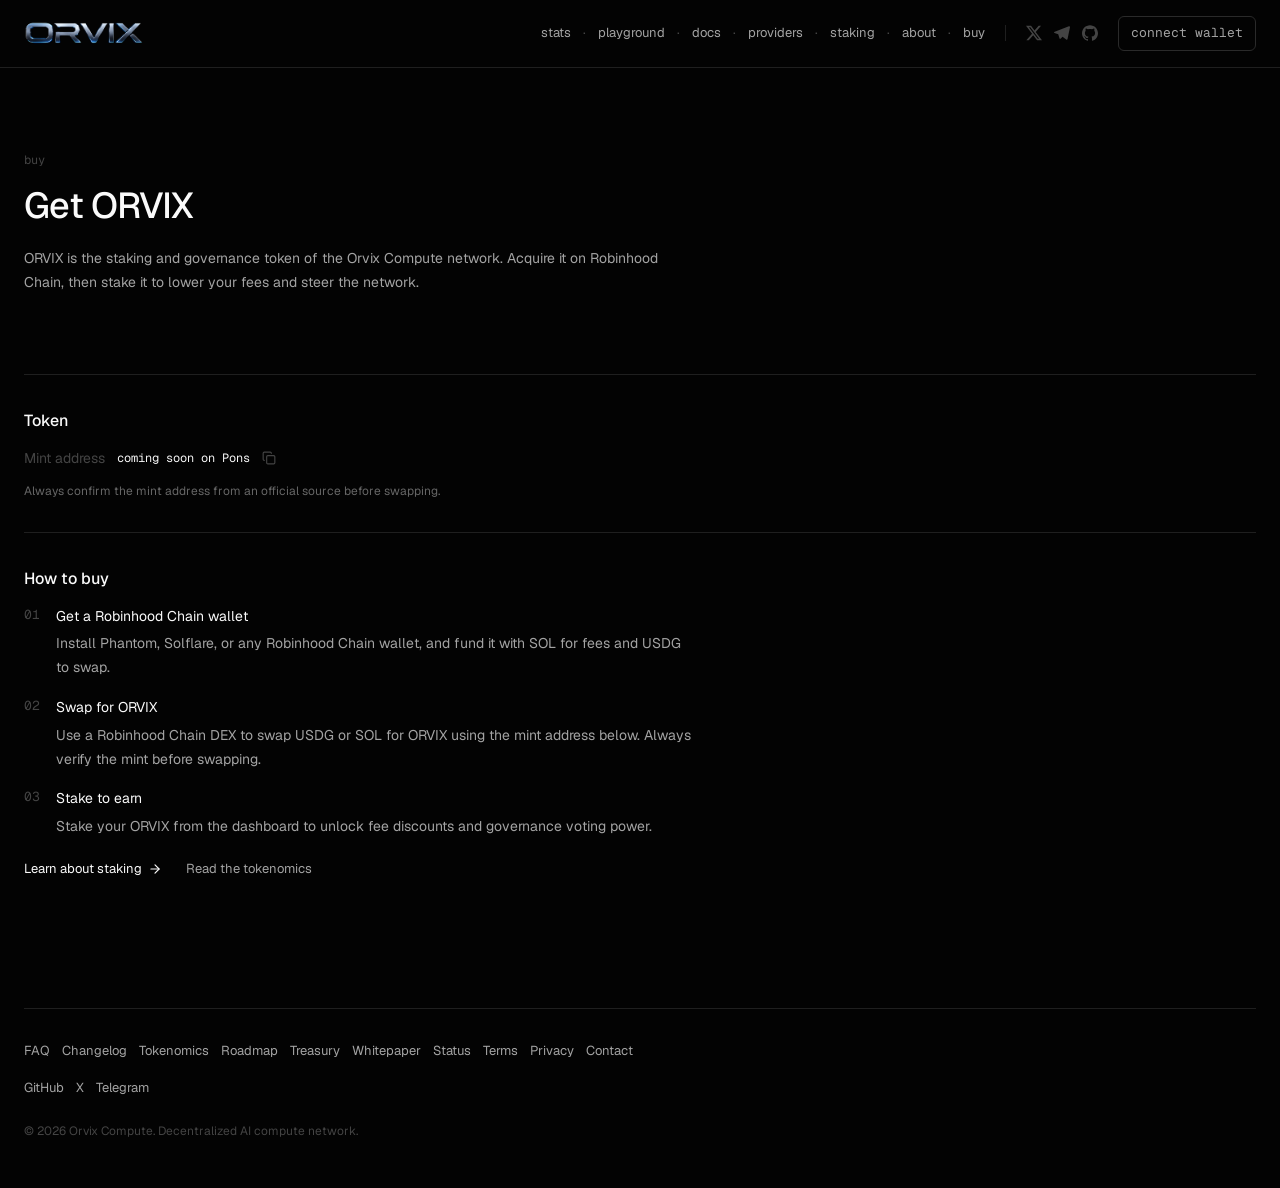
==== commit 4cff309b: "style: change ticker from ORVC to ORVIX" ====
--- a/buy/index.html
+++ b/buy/index.html
@@ -1,9 +1 @@
-<!DOCTYPE html><html lang="en" class="__variable_8adcd2 __variable_46451f __variable_d5d2a0 __variable_646807 __variable_9ef920 dark" data-theme="dark"><head><meta charSet="utf-8"/><meta name="viewport" content="width=device-width, initial-scale=1"/><link rel="preload" href="/_next/static/media/0b78ff376f6b9734-s.p.woff2" as="font" crossorigin="" type="font/woff2"/><link rel="preload" href="/_next/static/media/0e96d314a90a6138-s.p.woff2" as="font" crossorigin="" type="font/woff2"/><link rel="preload" href="/_next/static/media/0ecabae3741772cf-s.p.woff2" as="font" crossorigin="" type="font/woff2"/><link rel="preload" href="/_next/static/media/636a5ac981f94f8b-s.p.woff2" as="font" crossorigin="" type="font/woff2"/><link rel="preload" href="/_next/static/media/723e11e5093b8e80.p.woff2" as="font" crossorigin="" type="font/woff2"/><link rel="preload" href="/_next/static/media/b7ea2ab4a8ad1f81-s.p.woff2" as="font" crossorigin="" type="font/woff2"/><link rel="stylesheet" href="/_next/static/css/086765865bcfbaa8.css" data-precedence="next"/><link rel="preload" as="script" fetchPriority="low" href="/_next/static/chunks/webpack-eddd2febdd66e8b2.js"/><script src="/_next/static/chunks/fd9d1056-2fb4e083d3843c56.js" async=""></script><script src="/_next/static/chunks/7023-a1087e26c482d546.js" async=""></script><script src="/_next/static/chunks/main-app-48652207bb67adce.js" async=""></script><script src="/_next/static/chunks/3100-093141ee53c54d85.js" async=""></script><script src="/_next/static/chunks/7138-fa9f08f9772d196e.js" async=""></script><script src="/_next/static/chunks/6972-5b1bd7af61cf7d5e.js" async=""></script><script src="/_next/static/chunks/7661-546050afe7aacd1f.js" async=""></script><script src="/_next/static/chunks/app/buy/page-8697921205ad71b5.js" async=""></script><script src="/_next/static/chunks/app/layout-24da086a6cac25ed.js" async=""></script><title>Buy ORVC — Orvix Compute</title><meta name="description" content="How to acquire ORVC, the staking and governance token of the Orvix Compute network."/><meta property="og:title" content="Orvix Compute — decentralized AI compute network"/><meta property="og:description" content="The open compute layer for AI. OpenAI-compatible inference on a permissionless GPU network."/><meta property="og:image" content="https://orvix.network/banner.png"/><meta property="og:image:width" content="320"/><meta property="og:image:height" content="320"/><meta property="og:image:alt" content="Orvix Compute"/><meta property="og:type" content="website"/><meta name="twitter:card" content="summary"/><meta name="twitter:title" content="Orvix Compute — decentralized AI compute network"/><meta name="twitter:description" content="The open compute layer for AI. OpenAI-compatible inference on a permissionless GPU network."/><meta name="twitter:image" content="https://orvix.network/banner.png"/><link rel="icon" href="/icon.png?0aa1d8ac6950c62a" type="image/png" sizes="512x512"/><link rel="apple-touch-icon" href="/apple-icon.png?9f5288df896d881e" type="image/png" sizes="512x512"/><meta name="next-size-adjust"/><script src="/_next/static/chunks/polyfills-78c92fac7aa8fdd8.js" noModule=""></script><script>
-document.addEventListener('click', function(e) {
-  let t = e.target.closest('a');
-  if(t && t.href && t.href.startsWith(window.location.origin) && !t.href.includes('#')) {
-    e.preventDefault();
-    window.location.href = t.href;
-  }
-}, true);
-</script></head><body class="bg-bg-primary font-sans text-text-primary antialiased"><!--$!--><template data-dgst="BAILOUT_TO_CLIENT_SIDE_RENDERING"></template><!--/$--><script src="/_next/static/chunks/webpack-eddd2febdd66e8b2.js" async=""></script><script>(self.__next_f=self.__next_f||[]).push([0]);self.__next_f.push([2,null])</script><script>self.__next_f.push([1,"1:HL[\"/_next/static/media/0b78ff376f6b9734-s.p.woff2\",\"font\",{\"crossOrigin\":\"\",\"type\":\"font/woff2\"}]\n2:HL[\"/_next/static/media/0e96d314a90a6138-s.p.woff2\",\"font\",{\"crossOrigin\":\"\",\"type\":\"font/woff2\"}]\n3:HL[\"/_next/static/media/0ecabae3741772cf-s.p.woff2\",\"font\",{\"crossOrigin\":\"\",\"type\":\"font/woff2\"}]\n4:HL[\"/_next/static/media/636a5ac981f94f8b-s.p.woff2\",\"font\",{\"crossOrigin\":\"\",\"type\":\"font/woff2\"}]\n5:HL[\"/_next/static/media/723e11e5093b8e80.p.woff2\",\"font\",{\"crossOrigin\":\"\",\"type\":\"font/woff2\"}]\n6:HL[\"/_next/static/media/b7ea2ab4a8ad1f81-s.p.woff2\",\"font\",{\"crossOrigin\":\"\",\"type\":\"font/woff2\"}]\n7:HL[\"/_next/static/css/086765865bcfbaa8.css\",\"style\"]\n"])</script><script>self.__next_f.push([1,"8:I[95751,[],\"\"]\na:I[7661,[\"3100\",\"static/chunks/3100-093141ee53c54d85.js\",\"7138\",\"static/chunks/7138-fa9f08f9772d196e.js\",\"6972\",\"static/chunks/6972-5b1bd7af61cf7d5e.js\",\"7661\",\"static/chunks/7661-546050afe7aacd1f.js\",\"1542\",\"static/chunks/app/buy/page-8697921205ad71b5.js\"],\"Header\"]\nb:I[58481,[\"3100\",\"static/chunks/3100-093141ee53c54d85.js\",\"7138\",\"static/chunks/7138-fa9f08f9772d196e.js\",\"6972\",\"static/chunks/6972-5b1bd7af61cf7d5e.js\",\"7661\",\"static/chunks/7661-546050afe7aacd1f.js\",\"1542\",\"static/chunks/app/buy/page-8697921205ad71b5.js\"],\"CopyButton\"]\nc:I[231,[\"3100\",\"static/chunks/3100-093141ee53c54d85.js\",\"7138\",\"static/chunks/7138-fa9f08f9772d196e.js\",\"6972\",\"static/chunks/6972-5b1bd7af61cf7d5e.js\",\"7661\",\"static/chunks/7661-546050afe7aacd1f.js\",\"1542\",\"static/chunks/app/buy/page-8697921205ad71b5.js\"],\"\"]\nd:I[39275,[],\"\"]\ne:I[61343,[],\"\"]\nf:I[61235,[\"3100\",\"static/chunks/3100-093141ee53c54d85.js\",\"3185\",\"static/chunks/app/layout-24da086a6cac25ed.js\"],\"ReduxProvider\"]\n10:I[39672,[\"3100\",\"static/chunks/3100-093141ee53c54d85.js\",\"3185\",\"static/chunks/app/layout-24da086a6cac25ed.js\"],\"WalletProviderClient\"]\n12:I[76130,[],\"\"]\n13:[]\n"])</script><script>self.__next_f.push([1,"0:[[[\"$\",\"link\",\"0\",{\"rel\":\"stylesheet\",\"href\":\"/_next/static/css/086765865bcfbaa8.css\",\"precedence\":\"next\",\"crossOrigin\":\"$undefined\"}]],[\"$\",\"$L8\",null,{\"buildId\":\"SshyXyQHHkwmq2SgNMYdm\",\"assetPrefix\":\"\",\"initialCanonicalUrl\":\"/buy\",\"initialTree\":[\"\",{\"children\":[\"buy\",{\"children\":[\"__PAGE__\",{}]}]},\"$undefined\",\"$undefined\",true],\"initialSeedData\":[\"\",{\"children\":[\"buy\",{\"children\":[\"__PAGE__\",{},[[\"$L9\",[\"$\",\"div\",null,{\"className\":\"min-h-screen bg-bg-primary\",\"children\":[[\"$\",\"$La\",null,{}],[\"$\",\"main\",null,{\"className\":\"mx-auto max-w-page px-6\",\"children\":[[[\"$\",\"section\",null,{\"className\":\"py-16 md:py-20\",\"children\":[[\"$\",\"span\",null,{\"className\":\"font-mono text-xs text-text-muted\",\"children\":\"buy\"}],[\"$\",\"h1\",null,{\"className\":\"mt-3 max-w-3xl text-3xl font-medium tracking-tight md:text-4xl\",\"children\":\"Get ORVC\"}],[\"$\",\"p\",null,{\"className\":\"mt-5 max-w-2xl text-text-secondary\",\"children\":\"ORVC is the staking and governance token of the Orvix Compute network. Acquire it on Solana, then stake it to lower your fees and steer the network.\"}]]}],[\"$\",\"section\",null,{\"id\":\"$undefined\",\"className\":\"scroll-mt-24 border-t border-border py-8\",\"children\":[[\"$\",\"h2\",null,{\"className\":\"text-lg font-medium\",\"children\":\"Token\"}],[\"$\",\"div\",null,{\"className\":\"mt-3 space-y-3 text-text-secondary max-w-2xl\",\"children\":[[\"$\",\"div\",null,{\"className\":\"flex flex-wrap items-center gap-3\",\"children\":[[\"$\",\"span\",null,{\"className\":\"text-text-muted\",\"children\":\"Mint address\"}],[\"$\",\"code\",null,{\"className\":\"font-mono text-xs text-text-primary\",\"children\":\"0xfb8b75Cd0c5Be7FfD64449aA88B3e328A57eCbFc\"}],[\"$\",\"$Lb\",null,{\"value\":\"0xfb8b75Cd0c5Be7FfD64449aA88B3e328A57eCbFc\"}]]}],[\"$\",\"p\",null,{\"className\":\"text-xs text-text-tertiary\",\"children\":\"Always confirm the mint address from an official source before swapping.\"}]]}]]}],[\"$\",\"section\",null,{\"id\":\"$undefined\",\"className\":\"scroll-mt-24 border-t border-border py-8\",\"children\":[[\"$\",\"h2\",null,{\"className\":\"text-lg font-medium\",\"children\":\"How to buy\"}],[\"$\",\"div\",null,{\"className\":\"mt-3 space-y-3 text-text-secondary max-w-2xl\",\"children\":[[\"$\",\"ol\",null,{\"className\":\"space-y-4\",\"children\":[[\"$\",\"li\",\"Get a Solana wallet\",{\"className\":\"flex gap-4\",\"children\":[[\"$\",\"span\",null,{\"className\":\"font-mono text-sm text-text-muted\",\"children\":[\"0\",1]}],[\"$\",\"div\",null,{\"children\":[[\"$\",\"p\",null,{\"className\":\"text-text-primary\",\"children\":\"Get a Solana wallet\"}],[\"$\",\"p\",null,{\"className\":\"mt-1 text-text-secondary\",\"children\":\"Install Phantom, Solflare, or any Solana wallet, and fund it with SOL for fees and USDC to swap.\"}]]}]]}],[\"$\",\"li\",\"Swap for ORVC\",{\"className\":\"flex gap-4\",\"children\":[[\"$\",\"span\",null,{\"className\":\"font-mono text-sm text-text-muted\",\"children\":[\"0\",2]}],[\"$\",\"div\",null,{\"children\":[[\"$\",\"p\",null,{\"className\":\"text-text-primary\",\"children\":\"Swap for ORVC\"}],[\"$\",\"p\",null,{\"className\":\"mt-1 text-text-secondary\",\"children\":\"Use a Solana DEX to swap USDC or SOL for ORVC using the mint address below. Always verify the mint before swapping.\"}]]}]]}],[\"$\",\"li\",\"Stake to earn\",{\"className\":\"flex gap-4\",\"children\":[[\"$\",\"span\",null,{\"className\":\"font-mono text-sm text-text-muted\",\"children\":[\"0\",3]}],[\"$\",\"div\",null,{\"children\":[[\"$\",\"p\",null,{\"className\":\"text-text-primary\",\"children\":\"Stake to earn\"}],[\"$\",\"p\",null,{\"className\":\"mt-1 text-text-secondary\",\"children\":\"Stake your ORVC from the dashboard to unlock fee discounts and governance voting power.\"}]]}]]}]]}],[\"$\",\"div\",null,{\"className\":\"flex flex-wrap gap-x-6 gap-y-2 pt-2 text-sm\",\"children\":[[\"$\",\"$Lc\",null,{\"href\":\"/staking\",\"className\":\"inline-flex items-center gap-1.5 text-text-primary transition-colors hover:text-accent-hover\",\"children\":[\"Learn about staking \",[\"$\",\"svg\",null,{\"xmlns\":\"http://www.w3.org/2000/svg\",\"width\":14,\"height\":14,\"viewBox\":\"0 0 24 24\",\"fill\":\"none\",\"stroke\":\"currentColor\",\"strokeWidth\":2,\"strokeLinecap\":\"round\",\"strokeLinejoin\":\"round\",\"className\":\"lucide lucide-arrow-right\",\"children\":[[\"$\",\"path\",\"1ays0h\",{\"d\":\"M5 12h14\"}],[\"$\",\"path\",\"xquz4c\",{\"d\":\"m12 5 7 7-7 7\"}],\"$undefined\"]}]]}],[\"$\",\"$Lc\",null,{\"href\":\"/tokenomics\",\"className\":\"text-text-secondary transition-colors hover:text-text-primary\",\"children\":\"Read the tokenomics\"}]]}]]}]]}]],[\"$\",\"footer\",null,{\"className\":\"mt-24 border-t border-border pt-8\",\"children\":[[\"$\",\"div\",null,{\"className\":\"flex flex-wrap gap-x-3 gap-y-2 text-sm\",\"children\":[[\"$\",\"$Lc\",\"/faq\",{\"href\":\"/faq\",\"className\":\"text-text-secondary transition-colors hover:text-text-primary\",\"children\":\"FAQ\"}],[\"$\",\"$Lc\",\"/changelog\",{\"href\":\"/changelog\",\"className\":\"text-text-secondary transition-colors hover:text-text-primary\",\"children\":\"Changelog\"}],[\"$\",\"$Lc\",\"/tokenomics\",{\"href\":\"/tokenomics\",\"className\":\"text-text-secondary transition-colors hover:text-text-primary\",\"children\":\"Tokenomics\"}],[\"$\",\"$Lc\",\"/roadmap\",{\"href\":\"/roadmap\",\"className\":\"text-text-secondary transition-colors hover:text-text-primary\",\"children\":\"Roadmap\"}],[\"$\",\"$Lc\",\"/treasury\",{\"href\":\"/treasury\",\"className\":\"text-text-secondary transition-colors hover:text-text-primary\",\"children\":\"Treasury\"}],[\"$\",\"$Lc\",\"/whitepaper\",{\"href\":\"/whitepaper\",\"className\":\"text-text-secondary transition-colors hover:text-text-primary\",\"children\":\"Whitepaper\"}],[\"$\",\"$Lc\",\"/status\",{\"href\":\"/status\",\"className\":\"text-text-secondary transition-colors hover:text-text-primary\",\"children\":\"Status\"}],[\"$\",\"$Lc\",\"/terms\",{\"href\":\"/terms\",\"className\":\"text-text-secondary transition-colors hover:text-text-primary\",\"children\":\"Terms\"}],[\"$\",\"$Lc\",\"/privacy\",{\"href\":\"/privacy\",\"className\":\"text-text-secondary transition-colors hover:text-text-primary\",\"children\":\"Privacy\"}],[\"$\",\"$Lc\",\"/contact\",{\"href\":\"/contact\",\"className\":\"text-text-secondary transition-colors hover:text-text-primary\",\"children\":\"Contact\"}]]}],[\"$\",\"div\",null,{\"className\":\"mt-4 flex flex-wrap gap-x-3 gap-y-2 text-sm\",\"children\":[[\"$\",\"a\",\"https://github.com/Orvix ComputeCompute/orvix\",{\"href\":\"https://github.com/Orvix ComputeCompute/orvix\",\"target\":\"_blank\",\"rel\":\"noreferrer\",\"className\":\"text-text-secondary transition-colors hover:text-text-primary\",\"children\":\"GitHub\"}],[\"$\",\"a\",\"https://x.com/Orvix Computehq\",{\"href\":\"https://x.com/Orvix Computehq\",\"target\":\"_blank\",\"rel\":\"noreferrer\",\"className\":\"text-text-secondary transition-colors hover:text-text-primary\",\"children\":\"X\"}],[\"$\",\"a\",\"https://t.me/Orvix Compute_hq\",{\"href\":\"https://t.me/Orvix Compute_hq\",\"target\":\"_blank\",\"rel\":\"noreferrer\",\"className\":\"text-text-secondary transition-colors hover:text-text-primary\",\"children\":\"Telegram\"}]]}],[\"$\",\"p\",null,{\"className\":\"mt-6 text-xs text-text-muted\",\"children\":\"© 2026 Orvix Compute. Decentralized AI compute network.\"}]]}],[\"$\",\"div\",null,{\"className\":\"h-12\"}]]}]]}]],null],null]},[\"$\",\"$Ld\",null,{\"parallelRouterKey\":\"children\",\"segmentPath\":[\"children\",\"buy\",\"children\"],\"error\":\"$undefined\",\"errorStyles\":\"$undefined\",\"errorScripts\":\"$undefined\",\"template\":[\"$\",\"$Le\",null,{}],\"templateStyles\":\"$undefined\",\"templateScripts\":\"$undefined\",\"notFound\":\"$undefined\",\"notFoundStyles\":\"$undefined\",\"styles\":null}],null]},[[\"$\",\"html\",null,{\"lang\":\"en\",\"className\":\"__variable_8adcd2 __variable_46451f __variable_d5d2a0 __variable_646807 __variable_9ef920 dark\",\"data-theme\":\"dark\",\"children\":[\"$\",\"body\",null,{\"className\":\"bg-bg-primary font-sans text-text-primary antialiased\",\"children\":[\"$\",\"$Lf\",null,{\"children\":[\"$\",\"$L10\",null,{\"children\":[\"$\",\"$Ld\",null,{\"parallelRouterKey\":\"children\",\"segmentPath\":[\"children\"],\"error\":\"$undefined\",\"errorStyles\":\"$undefined\",\"errorScripts\":\"$undefined\",\"template\":[\"$\",\"$Le\",null,{}],\"templateStyles\":\"$undefined\",\"templateScripts\":\"$undefined\",\"notFound\":[[\"$\",\"title\",null,{\"children\":\"404: This page could not be found.\"}],[\"$\",\"div\",null,{\"style\":{\"fontFamily\":\"system-ui,\\\"Segoe UI\\\",Roboto,Helvetica,Arial,sans-serif,\\\"Apple Color Emoji\\\",\\\"Segoe UI Emoji\\\"\",\"height\":\"100vh\",\"textAlign\":\"center\",\"display\":\"flex\",\"flexDirection\":\"column\",\"alignItems\":\"center\",\"justifyContent\":\"center\"},\"children\":[\"$\",\"div\",null,{\"children\":[[\"$\",\"style\",null,{\"dangerouslySetInnerHTML\":{\"__html\":\"body{color:#000;background:#fff;margin:0}.next-error-h1{border-right:1px solid rgba(0,0,0,.3)}@media (prefers-color-scheme:dark){body{color:#fff;background:#000}.next-error-h1{border-right:1px solid rgba(255,255,255,.3)}}\"}}],[\"$\",\"h1\",null,{\"className\":\"next-error-h1\",\"style\":{\"display\":\"inline-block\",\"margin\":\"0 20px 0 0\",\"padding\":\"0 23px 0 0\",\"fontSize\":24,\"fontWeight\":500,\"verticalAlign\":\"top\",\"lineHeight\":\"49px\"},\"children\":\"404\"}],[\"$\",\"div\",null,{\"style\":{\"display\":\"inline-block\"},\"children\":[\"$\",\"h2\",null,{\"style\":{\"fontSize\":14,\"fontWeight\":400,\"lineHeight\":\"49px\",\"margin\":0},\"children\":\"This page could not be found.\"}]}]]}]}]],\"notFoundStyles\":[],\"styles\":null}]}]}]}]}],null],null],\"couldBeIntercepted\":false,\"initialHead\":[null,\"$L11\"],\"globalErrorComponent\":\"$12\",\"missingSlots\":\"$W13\"}]]\n"])</script><script>self.__next_f.push([1,"11:[[\"$\",\"meta\",\"0\",{\"name\":\"viewport\",\"content\":\"width=device-width, initial-scale=1\"}],[\"$\",\"meta\",\"1\",{\"charSet\":\"utf-8\"}],[\"$\",\"title\",\"2\",{\"children\":\"Buy ORVC — Orvix Compute\"}],[\"$\",\"meta\",\"3\",{\"name\":\"description\",\"content\":\"How to acquire ORVC, the staking and governance token of the Orvix Compute network.\"}],[\"$\",\"meta\",\"4\",{\"property\":\"og:title\",\"content\":\"Orvix Compute — decentralized AI compute network\"}],[\"$\",\"meta\",\"5\",{\"property\":\"og:description\",\"content\":\"The open compute layer for AI. OpenAI-compatible inference on a permissionless GPU network.\"}],[\"$\",\"meta\",\"6\",{\"property\":\"og:image\",\"content\":\"https://orvix.network/banner.png\"}],[\"$\",\"meta\",\"7\",{\"property\":\"og:image:width\",\"content\":\"320\"}],[\"$\",\"meta\",\"8\",{\"property\":\"og:image:height\",\"content\":\"320\"}],[\"$\",\"meta\",\"9\",{\"property\":\"og:image:alt\",\"content\":\"Orvix Compute\"}],[\"$\",\"meta\",\"10\",{\"property\":\"og:type\",\"content\":\"website\"}],[\"$\",\"meta\",\"11\",{\"name\":\"twitter:card\",\"content\":\"summary\"}],[\"$\",\"meta\",\"12\",{\"name\":\"twitter:title\",\"content\":\"Orvix Compute — decentralized AI compute network\"}],[\"$\",\"meta\",\"13\",{\"name\":\"twitter:description\",\"content\":\"The open compute layer for AI. OpenAI-compatible inference on a permissionless GPU network.\"}],[\"$\",\"meta\",\"14\",{\"name\":\"twitter:image\",\"content\":\"https://orvix.network/banner.png\"}],[\"$\",\"link\",\"15\",{\"rel\":\"icon\",\"href\":\"/icon.png?0aa1d8ac6950c62a\",\"type\":\"image/png\",\"sizes\":\"512x512\"}],[\"$\",\"link\",\"16\",{\"rel\":\"apple-touch-icon\",\"href\":\"/apple-icon.png?9f5288df896d881e\",\"type\":\"image/png\",\"sizes\":\"512x512\"}],[\"$\",\"meta\",\"17\",{\"name\":\"next-size-adjust\"}]]\n9:null\n"])</script></body></html>+<!DOCTYPE html><html lang="en" class="__variable_8adcd2 __variable_46451f __variable_d5d2a0 __variable_646807 __variable_9ef920 dark" data-theme="dark"><head><meta charSet="utf-8"/><meta name="viewport" content="width=device-width, initial-scale=1"/><link rel="preload" href="/_next/static/media/0b78ff376f6b9734-s.p.woff2" as="font" crossorigin="" type="font/woff2"/><link rel="preload" href="/_next/static/media/0e96d314a90a6138-s.p.woff2" as="font" crossorigin="" type="font/woff2"/><link rel="preload" href="/_next/static/media/0ecabae3741772cf-s.p.woff2" as="font" crossorigin="" type="font/woff2"/><link rel="preload" href="/_next/static/media/636a5ac981f94f8b-s.p.woff2" as="font" crossorigin="" type="font/woff2"/><link rel="preload" href="/_next/static/media/723e11e5093b8e80.p.woff2" as="font" crossorigin="" type="font/woff2"/><link rel="preload" href="/_next/static/media/b7ea2ab4a8ad1f81-s.p.woff2" as="font" crossorigin="" type="font/woff2"/><link rel="stylesheet" href="/_next/static/css/086765865bcfbaa8.css" data-precedence="next"/><link rel="preload" as="script" fetchPriority="low" href="/_next/static/chunks/webpack-eddd2febdd66e8b2.js"/><script src="/_next/static/chunks/fd9d1056-2fb4e083d3843c56.js" async=""></script><script src="/_next/static/chunks/7023-a1087e26c482d546.js" async=""></script><script src="/_next/static/chunks/main-app-48652207bb67adce.js" async=""></script><script src="/_next/static/chunks/3100-093141ee53c54d85.js" async=""></script><script src="/_next/static/chunks/7138-fa9f08f9772d196e.js" async=""></script><script src="/_next/static/chunks/6972-5b1bd7af61cf7d5e.js" async=""></script><script src="/_next/static/chunks/7661-546050afe7aacd1f.js" async=""></script><script src="/_next/static/chunks/app/buy/page-8697921205ad71b5.js" async=""></script><script src="/_next/static/chunks/app/layout-24da086a6cac25ed.js" async=""></script><title>Buy ORVIX — Orvix Compute</title><meta name="description" content="How to acquire ORVIX, the staking and governance token of the Orvix Compute network."/><meta property="og:title" content="Orvix Compute — decentralized AI compute network"/><meta property="og:description" content="The open compute layer for AI. OpenAI-compatible inference on a permissionless GPU network."/><meta property="og:image" content="https://orvix.network/banner.png"/><meta property="og:image:width" content="320"/><meta property="og:image:height" content="320"/><meta property="og:image:alt" content="Orvix Compute"/><meta property="og:type" content="website"/><meta name="twitter:card" content="summary"/><meta name="twitter:title" content="Orvix Compute — decentralized AI compute network"/><meta name="twitter:description" content="The open compute layer for AI. OpenAI-compatible inference on a permissionless GPU network."/><meta name="twitter:image" content="https://orvix.network/banner.png"/><link rel="icon" href="/icon.png?0aa1d8ac6950c62a" type="image/png" sizes="512x512"/><link rel="apple-touch-icon" href="/apple-icon.png?9f5288df896d881e" type="image/png" sizes="512x512"/><meta name="next-size-adjust"/><script src="/_next/static/chunks/polyfills-78c92fac7aa8fdd8.js" noModule=""></script></head><body class="bg-bg-primary font-sans text-text-primary antialiased"><!--$!--><template data-dgst="BAILOUT_TO_CLIENT_SIDE_RENDERING"></template><!--/$--><script src="/_next/static/chunks/webpack-eddd2febdd66e8b2.js" async=""></script><script>(self.__next_f=self.__next_f||[]).push([0]);self.__next_f.push([2,null])</script><script>self.__next_f.push([1,"1:HL[\"/_next/static/media/0b78ff376f6b9734-s.p.woff2\",\"font\",{\"crossOrigin\":\"\",\"type\":\"font/woff2\"}]\n2:HL[\"/_next/static/media/0e96d314a90a6138-s.p.woff2\",\"font\",{\"crossOrigin\":\"\",\"type\":\"font/woff2\"}]\n3:HL[\"/_next/static/media/0ecabae3741772cf-s.p.woff2\",\"font\",{\"crossOrigin\":\"\",\"type\":\"font/woff2\"}]\n4:HL[\"/_next/static/media/636a5ac981f94f8b-s.p.woff2\",\"font\",{\"crossOrigin\":\"\",\"type\":\"font/woff2\"}]\n5:HL[\"/_next/static/media/723e11e5093b8e80.p.woff2\",\"font\",{\"crossOrigin\":\"\",\"type\":\"font/woff2\"}]\n6:HL[\"/_next/static/media/b7ea2ab4a8ad1f81-s.p.woff2\",\"font\",{\"crossOrigin\":\"\",\"type\":\"font/woff2\"}]\n7:HL[\"/_next/static/css/086765865bcfbaa8.css\",\"style\"]\n"])</script><script>self.__next_f.push([1,"8:I[95751,[],\"\"]\na:I[7661,[\"3100\",\"static/chunks/3100-093141ee53c54d85.js\",\"7138\",\"static/chunks/7138-fa9f08f9772d196e.js\",\"6972\",\"static/chunks/6972-5b1bd7af61cf7d5e.js\",\"7661\",\"static/chunks/7661-546050afe7aacd1f.js\",\"1542\",\"static/chunks/app/buy/page-8697921205ad71b5.js\"],\"Header\"]\nb:I[58481,[\"3100\",\"static/chunks/3100-093141ee53c54d85.js\",\"7138\",\"static/chunks/7138-fa9f08f9772d196e.js\",\"6972\",\"static/chunks/6972-5b1bd7af61cf7d5e.js\",\"7661\",\"static/chunks/7661-546050afe7aacd1f.js\",\"1542\",\"static/chunks/app/buy/page-8697921205ad71b5.js\"],\"CopyButton\"]\nc:I[231,[\"3100\",\"static/chunks/3100-093141ee53c54d85.js\",\"7138\",\"static/chunks/7138-fa9f08f9772d196e.js\",\"6972\",\"static/chunks/6972-5b1bd7af61cf7d5e.js\",\"7661\",\"static/chunks/7661-546050afe7aacd1f.js\",\"1542\",\"static/chunks/app/buy/page-8697921205ad71b5.js\"],\"\"]\nd:I[39275,[],\"\"]\ne:I[61343,[],\"\"]\nf:I[61235,[\"3100\",\"static/chunks/3100-093141ee53c54d85.js\",\"3185\",\"static/chunks/app/layout-24da086a6cac25ed.js\"],\"ReduxProvider\"]\n10:I[39672,[\"3100\",\"static/chunks/3100-093141ee53c54d85.js\",\"3185\",\"static/chunks/app/layout-24da086a6cac25ed.js\"],\"WalletProviderClient\"]\n12:I[76130,[],\"\"]\n13:[]\n"])</script><script>self.__next_f.push([1,"0:[[[\"$\",\"link\",\"0\",{\"rel\":\"stylesheet\",\"href\":\"/_next/static/css/086765865bcfbaa8.css\",\"precedence\":\"next\",\"crossOrigin\":\"$undefined\"}]],[\"$\",\"$L8\",null,{\"buildId\":\"SshyXyQHHkwmq2SgNMYdm\",\"assetPrefix\":\"\",\"initialCanonicalUrl\":\"/buy\",\"initialTree\":[\"\",{\"children\":[\"buy\",{\"children\":[\"__PAGE__\",{}]}]},\"$undefined\",\"$undefined\",true],\"initialSeedData\":[\"\",{\"children\":[\"buy\",{\"children\":[\"__PAGE__\",{},[[\"$L9\",[\"$\",\"div\",null,{\"className\":\"min-h-screen bg-bg-primary\",\"children\":[[\"$\",\"$La\",null,{}],[\"$\",\"main\",null,{\"className\":\"mx-auto max-w-page px-6\",\"children\":[[[\"$\",\"section\",null,{\"className\":\"py-16 md:py-20\",\"children\":[[\"$\",\"span\",null,{\"className\":\"font-mono text-xs text-text-muted\",\"children\":\"buy\"}],[\"$\",\"h1\",null,{\"className\":\"mt-3 max-w-3xl text-3xl font-medium tracking-tight md:text-4xl\",\"children\":\"Get ORVIX\"}],[\"$\",\"p\",null,{\"className\":\"mt-5 max-w-2xl text-text-secondary\",\"children\":\"ORVIX is the staking and governance token of the Orvix Compute network. Acquire it on Robinhood Chain, then stake it to lower your fees and steer the network.\"}]]}],[\"$\",\"section\",null,{\"id\":\"$undefined\",\"className\":\"scroll-mt-24 border-t border-border py-8\",\"children\":[[\"$\",\"h2\",null,{\"className\":\"text-lg font-medium\",\"children\":\"Token\"}],[\"$\",\"div\",null,{\"className\":\"mt-3 space-y-3 text-text-secondary max-w-2xl\",\"children\":[[\"$\",\"div\",null,{\"className\":\"flex flex-wrap items-center gap-3\",\"children\":[[\"$\",\"span\",null,{\"className\":\"text-text-muted\",\"children\":\"Mint address\"}],[\"$\",\"code\",null,{\"className\":\"font-mono text-xs text-text-primary\",\"children\":\"coming soon on Pons\"}],[\"$\",\"$Lb\",null,{\"value\":\"coming soon on Pons\"}]]}],[\"$\",\"p\",null,{\"className\":\"text-xs text-text-tertiary\",\"children\":\"Always confirm the mint address from an official source before swapping.\"}]]}]]}],[\"$\",\"section\",null,{\"id\":\"$undefined\",\"className\":\"scroll-mt-24 border-t border-border py-8\",\"children\":[[\"$\",\"h2\",null,{\"className\":\"text-lg font-medium\",\"children\":\"How to buy\"}],[\"$\",\"div\",null,{\"className\":\"mt-3 space-y-3 text-text-secondary max-w-2xl\",\"children\":[[\"$\",\"ol\",null,{\"className\":\"space-y-4\",\"children\":[[\"$\",\"li\",\"Get a Robinhood Chain wallet\",{\"className\":\"flex gap-4\",\"children\":[[\"$\",\"span\",null,{\"className\":\"font-mono text-sm text-text-muted\",\"children\":[\"0\",1]}],[\"$\",\"div\",null,{\"children\":[[\"$\",\"p\",null,{\"className\":\"text-text-primary\",\"children\":\"Get a Robinhood Chain wallet\"}],[\"$\",\"p\",null,{\"className\":\"mt-1 text-text-secondary\",\"children\":\"Install Phantom, Solflare, or any Robinhood Chain wallet, and fund it with SOL for fees and USDG to swap.\"}]]}]]}],[\"$\",\"li\",\"Swap for ORVIX\",{\"className\":\"flex gap-4\",\"children\":[[\"$\",\"span\",null,{\"className\":\"font-mono text-sm text-text-muted\",\"children\":[\"0\",2]}],[\"$\",\"div\",null,{\"children\":[[\"$\",\"p\",null,{\"className\":\"text-text-primary\",\"children\":\"Swap for ORVIX\"}],[\"$\",\"p\",null,{\"className\":\"mt-1 text-text-secondary\",\"children\":\"Use a Robinhood Chain DEX to swap USDG or SOL for ORVIX using the mint address below. Always verify the mint before swapping.\"}]]}]]}],[\"$\",\"li\",\"Stake to earn\",{\"className\":\"flex gap-4\",\"children\":[[\"$\",\"span\",null,{\"className\":\"font-mono text-sm text-text-muted\",\"children\":[\"0\",3]}],[\"$\",\"div\",null,{\"children\":[[\"$\",\"p\",null,{\"className\":\"text-text-primary\",\"children\":\"Stake to earn\"}],[\"$\",\"p\",null,{\"className\":\"mt-1 text-text-secondary\",\"children\":\"Stake your ORVIX from the dashboard to unlock fee discounts and governance voting power.\"}]]}]]}]]}],[\"$\",\"div\",null,{\"className\":\"flex flex-wrap gap-x-6 gap-y-2 pt-2 text-sm\",\"children\":[[\"$\",\"$Lc\",null,{\"href\":\"/staking\",\"className\":\"inline-flex items-center gap-1.5 text-text-primary transition-colors hover:text-accent-hover\",\"children\":[\"Learn about staking \",[\"$\",\"svg\",null,{\"xmlns\":\"http://www.w3.org/2000/svg\",\"width\":14,\"height\":14,\"viewBox\":\"0 0 24 24\",\"fill\":\"none\",\"stroke\":\"currentColor\",\"strokeWidth\":2,\"strokeLinecap\":\"round\",\"strokeLinejoin\":\"round\",\"className\":\"lucide lucide-arrow-right\",\"children\":[[\"$\",\"path\",\"1ays0h\",{\"d\":\"M5 12h14\"}],[\"$\",\"path\",\"xquz4c\",{\"d\":\"m12 5 7 7-7 7\"}],\"$undefined\"]}]]}],[\"$\",\"$Lc\",null,{\"href\":\"/tokenomics\",\"className\":\"text-text-secondary transition-colors hover:text-text-primary\",\"children\":\"Read the tokenomics\"}]]}]]}]]}]],[\"$\",\"footer\",null,{\"className\":\"mt-24 border-t border-border pt-8\",\"children\":[[\"$\",\"div\",null,{\"className\":\"flex flex-wrap gap-x-3 gap-y-2 text-sm\",\"children\":[[\"$\",\"$Lc\",\"/faq\",{\"href\":\"/faq\",\"className\":\"text-text-secondary transition-colors hover:text-text-primary\",\"children\":\"FAQ\"}],[\"$\",\"$Lc\",\"/changelog\",{\"href\":\"/changelog\",\"className\":\"text-text-secondary transition-colors hover:text-text-primary\",\"children\":\"Changelog\"}],[\"$\",\"$Lc\",\"/tokenomics\",{\"href\":\"/tokenomics\",\"className\":\"text-text-secondary transition-colors hover:text-text-primary\",\"children\":\"Tokenomics\"}],[\"$\",\"$Lc\",\"/roadmap\",{\"href\":\"/roadmap\",\"className\":\"text-text-secondary transition-colors hover:text-text-primary\",\"children\":\"Roadmap\"}],[\"$\",\"$Lc\",\"/treasury\",{\"href\":\"/treasury\",\"className\":\"text-text-secondary transition-colors hover:text-text-primary\",\"children\":\"Treasury\"}],[\"$\",\"$Lc\",\"/whitepaper\",{\"href\":\"/whitepaper\",\"className\":\"text-text-secondary transition-colors hover:text-text-primary\",\"children\":\"Whitepaper\"}],[\"$\",\"$Lc\",\"/status\",{\"href\":\"/status\",\"className\":\"text-text-secondary transition-colors hover:text-text-primary\",\"children\":\"Status\"}],[\"$\",\"$Lc\",\"/terms\",{\"href\":\"/terms\",\"className\":\"text-text-secondary transition-colors hover:text-text-primary\",\"children\":\"Terms\"}],[\"$\",\"$Lc\",\"/privacy\",{\"href\":\"/privacy\",\"className\":\"text-text-secondary transition-colors hover:text-text-primary\",\"children\":\"Privacy\"}],[\"$\",\"$Lc\",\"/contact\",{\"href\":\"/contact\",\"className\":\"text-text-secondary transition-colors hover:text-text-primary\",\"children\":\"Contact\"}]]}],[\"$\",\"div\",null,{\"className\":\"mt-4 flex flex-wrap gap-x-3 gap-y-2 text-sm\",\"children\":[[\"$\",\"a\",\"https://github.com/OrvixCompute/orvix\",{\"href\":\"https://github.com/OrvixCompute/orvix\",\"target\":\"_blank\",\"rel\":\"noreferrer\",\"className\":\"text-text-secondary transition-colors hover:text-text-primary\",\"children\":\"GitHub\"}],[\"$\",\"a\",\"https://x.com/orvixcompute\",{\"href\":\"https://x.com/orvixcompute\",\"target\":\"_blank\",\"rel\":\"noreferrer\",\"className\":\"text-text-secondary transition-colors hover:text-text-primary\",\"children\":\"X\"}],[\"$\",\"a\",\"https://t.me/orvixcompute\",{\"href\":\"https://t.me/orvixcompute\",\"target\":\"_blank\",\"rel\":\"noreferrer\",\"className\":\"text-text-secondary transition-colors hover:text-text-primary\",\"children\":\"Telegram\"}]]}],[\"$\",\"p\",null,{\"className\":\"mt-6 text-xs text-text-muted\",\"children\":\"© 2026 Orvix Compute. Decentralized AI compute network.\"}]]}],[\"$\",\"div\",null,{\"className\":\"h-12\"}]]}]]}]],null],null]},[\"$\",\"$Ld\",null,{\"parallelRouterKey\":\"children\",\"segmentPath\":[\"children\",\"buy\",\"children\"],\"error\":\"$undefined\",\"errorStyles\":\"$undefined\",\"errorScripts\":\"$undefined\",\"template\":[\"$\",\"$Le\",null,{}],\"templateStyles\":\"$undefined\",\"templateScripts\":\"$undefined\",\"notFound\":\"$undefined\",\"notFoundStyles\":\"$undefined\",\"styles\":null}],null]},[[\"$\",\"html\",null,{\"lang\":\"en\",\"className\":\"__variable_8adcd2 __variable_46451f __variable_d5d2a0 __variable_646807 __variable_9ef920 dark\",\"data-theme\":\"dark\",\"children\":[\"$\",\"body\",null,{\"className\":\"bg-bg-primary font-sans text-text-primary antialiased\",\"children\":[\"$\",\"$Lf\",null,{\"children\":[\"$\",\"$L10\",null,{\"children\":[\"$\",\"$Ld\",null,{\"parallelRouterKey\":\"children\",\"segmentPath\":[\"children\"],\"error\":\"$undefined\",\"errorStyles\":\"$undefined\",\"errorScripts\":\"$undefined\",\"template\":[\"$\",\"$Le\",null,{}],\"templateStyles\":\"$undefined\",\"templateScripts\":\"$undefined\",\"notFound\":[[\"$\",\"title\",null,{\"children\":\"404: This page could not be found.\"}],[\"$\",\"div\",null,{\"style\":{\"fontFamily\":\"system-ui,\\\"Segoe UI\\\",Roboto,Helvetica,Arial,sans-serif,\\\"Apple Color Emoji\\\",\\\"Segoe UI Emoji\\\"\",\"height\":\"100vh\",\"textAlign\":\"center\",\"display\":\"flex\",\"flexDirection\":\"column\",\"alignItems\":\"center\",\"justifyContent\":\"center\"},\"children\":[\"$\",\"div\",null,{\"children\":[[\"$\",\"style\",null,{\"dangerouslySetInnerHTML\":{\"__html\":\"body{color:#000;background:#fff;margin:0}.next-error-h1{border-right:1px solid rgba(0,0,0,.3)}@media (prefers-color-scheme:dark){body{color:#fff;background:#000}.next-error-h1{border-right:1px solid rgba(255,255,255,.3)}}\"}}],[\"$\",\"h1\",null,{\"className\":\"next-error-h1\",\"style\":{\"display\":\"inline-block\",\"margin\":\"0 20px 0 0\",\"padding\":\"0 23px 0 0\",\"fontSize\":24,\"fontWeight\":500,\"verticalAlign\":\"top\",\"lineHeight\":\"49px\"},\"children\":\"404\"}],[\"$\",\"div\",null,{\"style\":{\"display\":\"inline-block\"},\"children\":[\"$\",\"h2\",null,{\"style\":{\"fontSize\":14,\"fontWeight\":400,\"lineHeight\":\"49px\",\"margin\":0},\"children\":\"This page could not be found.\"}]}]]}]}]],\"notFoundStyles\":[],\"styles\":null}]}]}]}]}],null],null],\"couldBeIntercepted\":false,\"initialHead\":[null,\"$L11\"],\"globalErrorComponent\":\"$12\",\"missingSlots\":\"$W13\"}]]\n"])</script><script>self.__next_f.push([1,"11:[[\"$\",\"meta\",\"0\",{\"name\":\"viewport\",\"content\":\"width=device-width, initial-scale=1\"}],[\"$\",\"meta\",\"1\",{\"charSet\":\"utf-8\"}],[\"$\",\"title\",\"2\",{\"children\":\"Buy ORVIX — Orvix Compute\"}],[\"$\",\"meta\",\"3\",{\"name\":\"description\",\"content\":\"How to acquire ORVIX, the staking and governance token of the Orvix Compute network.\"}],[\"$\",\"meta\",\"4\",{\"property\":\"og:title\",\"content\":\"Orvix Compute — decentralized AI compute network\"}],[\"$\",\"meta\",\"5\",{\"property\":\"og:description\",\"content\":\"The open compute layer for AI. OpenAI-compatible inference on a permissionless GPU network.\"}],[\"$\",\"meta\",\"6\",{\"property\":\"og:image\",\"content\":\"https://orvix.network/banner.png\"}],[\"$\",\"meta\",\"7\",{\"property\":\"og:image:width\",\"content\":\"320\"}],[\"$\",\"meta\",\"8\",{\"property\":\"og:image:height\",\"content\":\"320\"}],[\"$\",\"meta\",\"9\",{\"property\":\"og:image:alt\",\"content\":\"Orvix Compute\"}],[\"$\",\"meta\",\"10\",{\"property\":\"og:type\",\"content\":\"website\"}],[\"$\",\"meta\",\"11\",{\"name\":\"twitter:card\",\"content\":\"summary\"}],[\"$\",\"meta\",\"12\",{\"name\":\"twitter:title\",\"content\":\"Orvix Compute — decentralized AI compute network\"}],[\"$\",\"meta\",\"13\",{\"name\":\"twitter:description\",\"content\":\"The open compute layer for AI. OpenAI-compatible inference on a permissionless GPU network.\"}],[\"$\",\"meta\",\"14\",{\"name\":\"twitter:image\",\"content\":\"https://orvix.network/banner.png\"}],[\"$\",\"link\",\"15\",{\"rel\":\"icon\",\"href\":\"/icon.png?0aa1d8ac6950c62a\",\"type\":\"image/png\",\"sizes\":\"512x512\"}],[\"$\",\"link\",\"16\",{\"rel\":\"apple-touch-icon\",\"href\":\"/apple-icon.png?9f5288df896d881e\",\"type\":\"image/png\",\"sizes\":\"512x512\"}],[\"$\",\"meta\",\"17\",{\"name\":\"next-size-adjust\"}]]\n9:null\n"])</script></body></html>
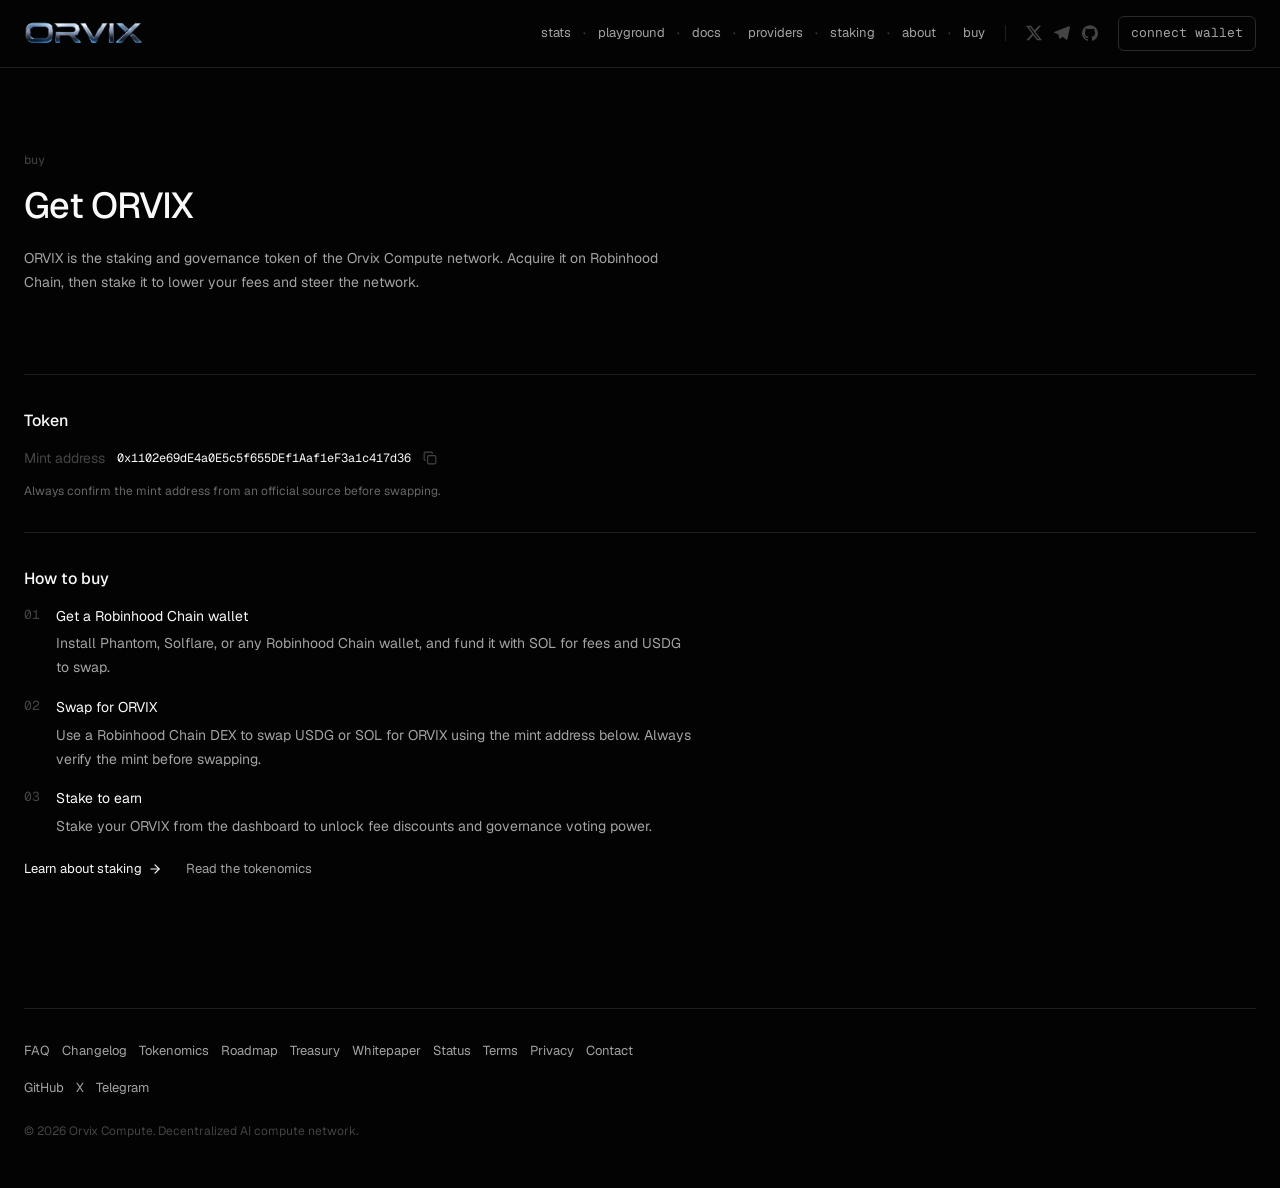
==== commit 0b13d303: "style: replace coming soon message with new Contract Address" ====
--- a/buy/index.html
+++ b/buy/index.html
@@ -1 +1 @@
-<!DOCTYPE html><html lang="en" class="__variable_8adcd2 __variable_46451f __variable_d5d2a0 __variable_646807 __variable_9ef920 dark" data-theme="dark"><head><meta charSet="utf-8"/><meta name="viewport" content="width=device-width, initial-scale=1"/><link rel="preload" href="/_next/static/media/0b78ff376f6b9734-s.p.woff2" as="font" crossorigin="" type="font/woff2"/><link rel="preload" href="/_next/static/media/0e96d314a90a6138-s.p.woff2" as="font" crossorigin="" type="font/woff2"/><link rel="preload" href="/_next/static/media/0ecabae3741772cf-s.p.woff2" as="font" crossorigin="" type="font/woff2"/><link rel="preload" href="/_next/static/media/636a5ac981f94f8b-s.p.woff2" as="font" crossorigin="" type="font/woff2"/><link rel="preload" href="/_next/static/media/723e11e5093b8e80.p.woff2" as="font" crossorigin="" type="font/woff2"/><link rel="preload" href="/_next/static/media/b7ea2ab4a8ad1f81-s.p.woff2" as="font" crossorigin="" type="font/woff2"/><link rel="stylesheet" href="/_next/static/css/086765865bcfbaa8.css" data-precedence="next"/><link rel="preload" as="script" fetchPriority="low" href="/_next/static/chunks/webpack-eddd2febdd66e8b2.js"/><script src="/_next/static/chunks/fd9d1056-2fb4e083d3843c56.js" async=""></script><script src="/_next/static/chunks/7023-a1087e26c482d546.js" async=""></script><script src="/_next/static/chunks/main-app-48652207bb67adce.js" async=""></script><script src="/_next/static/chunks/3100-093141ee53c54d85.js" async=""></script><script src="/_next/static/chunks/7138-fa9f08f9772d196e.js" async=""></script><script src="/_next/static/chunks/6972-5b1bd7af61cf7d5e.js" async=""></script><script src="/_next/static/chunks/7661-546050afe7aacd1f.js" async=""></script><script src="/_next/static/chunks/app/buy/page-8697921205ad71b5.js" async=""></script><script src="/_next/static/chunks/app/layout-24da086a6cac25ed.js" async=""></script><title>Buy ORVIX — Orvix Compute</title><meta name="description" content="How to acquire ORVIX, the staking and governance token of the Orvix Compute network."/><meta property="og:title" content="Orvix Compute — decentralized AI compute network"/><meta property="og:description" content="The open compute layer for AI. OpenAI-compatible inference on a permissionless GPU network."/><meta property="og:image" content="https://orvix.network/banner.png"/><meta property="og:image:width" content="320"/><meta property="og:image:height" content="320"/><meta property="og:image:alt" content="Orvix Compute"/><meta property="og:type" content="website"/><meta name="twitter:card" content="summary"/><meta name="twitter:title" content="Orvix Compute — decentralized AI compute network"/><meta name="twitter:description" content="The open compute layer for AI. OpenAI-compatible inference on a permissionless GPU network."/><meta name="twitter:image" content="https://orvix.network/banner.png"/><link rel="icon" href="/icon.png?0aa1d8ac6950c62a" type="image/png" sizes="512x512"/><link rel="apple-touch-icon" href="/apple-icon.png?9f5288df896d881e" type="image/png" sizes="512x512"/><meta name="next-size-adjust"/><script src="/_next/static/chunks/polyfills-78c92fac7aa8fdd8.js" noModule=""></script></head><body class="bg-bg-primary font-sans text-text-primary antialiased"><!--$!--><template data-dgst="BAILOUT_TO_CLIENT_SIDE_RENDERING"></template><!--/$--><script src="/_next/static/chunks/webpack-eddd2febdd66e8b2.js" async=""></script><script>(self.__next_f=self.__next_f||[]).push([0]);self.__next_f.push([2,null])</script><script>self.__next_f.push([1,"1:HL[\"/_next/static/media/0b78ff376f6b9734-s.p.woff2\",\"font\",{\"crossOrigin\":\"\",\"type\":\"font/woff2\"}]\n2:HL[\"/_next/static/media/0e96d314a90a6138-s.p.woff2\",\"font\",{\"crossOrigin\":\"\",\"type\":\"font/woff2\"}]\n3:HL[\"/_next/static/media/0ecabae3741772cf-s.p.woff2\",\"font\",{\"crossOrigin\":\"\",\"type\":\"font/woff2\"}]\n4:HL[\"/_next/static/media/636a5ac981f94f8b-s.p.woff2\",\"font\",{\"crossOrigin\":\"\",\"type\":\"font/woff2\"}]\n5:HL[\"/_next/static/media/723e11e5093b8e80.p.woff2\",\"font\",{\"crossOrigin\":\"\",\"type\":\"font/woff2\"}]\n6:HL[\"/_next/static/media/b7ea2ab4a8ad1f81-s.p.woff2\",\"font\",{\"crossOrigin\":\"\",\"type\":\"font/woff2\"}]\n7:HL[\"/_next/static/css/086765865bcfbaa8.css\",\"style\"]\n"])</script><script>self.__next_f.push([1,"8:I[95751,[],\"\"]\na:I[7661,[\"3100\",\"static/chunks/3100-093141ee53c54d85.js\",\"7138\",\"static/chunks/7138-fa9f08f9772d196e.js\",\"6972\",\"static/chunks/6972-5b1bd7af61cf7d5e.js\",\"7661\",\"static/chunks/7661-546050afe7aacd1f.js\",\"1542\",\"static/chunks/app/buy/page-8697921205ad71b5.js\"],\"Header\"]\nb:I[58481,[\"3100\",\"static/chunks/3100-093141ee53c54d85.js\",\"7138\",\"static/chunks/7138-fa9f08f9772d196e.js\",\"6972\",\"static/chunks/6972-5b1bd7af61cf7d5e.js\",\"7661\",\"static/chunks/7661-546050afe7aacd1f.js\",\"1542\",\"static/chunks/app/buy/page-8697921205ad71b5.js\"],\"CopyButton\"]\nc:I[231,[\"3100\",\"static/chunks/3100-093141ee53c54d85.js\",\"7138\",\"static/chunks/7138-fa9f08f9772d196e.js\",\"6972\",\"static/chunks/6972-5b1bd7af61cf7d5e.js\",\"7661\",\"static/chunks/7661-546050afe7aacd1f.js\",\"1542\",\"static/chunks/app/buy/page-8697921205ad71b5.js\"],\"\"]\nd:I[39275,[],\"\"]\ne:I[61343,[],\"\"]\nf:I[61235,[\"3100\",\"static/chunks/3100-093141ee53c54d85.js\",\"3185\",\"static/chunks/app/layout-24da086a6cac25ed.js\"],\"ReduxProvider\"]\n10:I[39672,[\"3100\",\"static/chunks/3100-093141ee53c54d85.js\",\"3185\",\"static/chunks/app/layout-24da086a6cac25ed.js\"],\"WalletProviderClient\"]\n12:I[76130,[],\"\"]\n13:[]\n"])</script><script>self.__next_f.push([1,"0:[[[\"$\",\"link\",\"0\",{\"rel\":\"stylesheet\",\"href\":\"/_next/static/css/086765865bcfbaa8.css\",\"precedence\":\"next\",\"crossOrigin\":\"$undefined\"}]],[\"$\",\"$L8\",null,{\"buildId\":\"SshyXyQHHkwmq2SgNMYdm\",\"assetPrefix\":\"\",\"initialCanonicalUrl\":\"/buy\",\"initialTree\":[\"\",{\"children\":[\"buy\",{\"children\":[\"__PAGE__\",{}]}]},\"$undefined\",\"$undefined\",true],\"initialSeedData\":[\"\",{\"children\":[\"buy\",{\"children\":[\"__PAGE__\",{},[[\"$L9\",[\"$\",\"div\",null,{\"className\":\"min-h-screen bg-bg-primary\",\"children\":[[\"$\",\"$La\",null,{}],[\"$\",\"main\",null,{\"className\":\"mx-auto max-w-page px-6\",\"children\":[[[\"$\",\"section\",null,{\"className\":\"py-16 md:py-20\",\"children\":[[\"$\",\"span\",null,{\"className\":\"font-mono text-xs text-text-muted\",\"children\":\"buy\"}],[\"$\",\"h1\",null,{\"className\":\"mt-3 max-w-3xl text-3xl font-medium tracking-tight md:text-4xl\",\"children\":\"Get ORVIX\"}],[\"$\",\"p\",null,{\"className\":\"mt-5 max-w-2xl text-text-secondary\",\"children\":\"ORVIX is the staking and governance token of the Orvix Compute network. Acquire it on Robinhood Chain, then stake it to lower your fees and steer the network.\"}]]}],[\"$\",\"section\",null,{\"id\":\"$undefined\",\"className\":\"scroll-mt-24 border-t border-border py-8\",\"children\":[[\"$\",\"h2\",null,{\"className\":\"text-lg font-medium\",\"children\":\"Token\"}],[\"$\",\"div\",null,{\"className\":\"mt-3 space-y-3 text-text-secondary max-w-2xl\",\"children\":[[\"$\",\"div\",null,{\"className\":\"flex flex-wrap items-center gap-3\",\"children\":[[\"$\",\"span\",null,{\"className\":\"text-text-muted\",\"children\":\"Mint address\"}],[\"$\",\"code\",null,{\"className\":\"font-mono text-xs text-text-primary\",\"children\":\"coming soon on Pons\"}],[\"$\",\"$Lb\",null,{\"value\":\"coming soon on Pons\"}]]}],[\"$\",\"p\",null,{\"className\":\"text-xs text-text-tertiary\",\"children\":\"Always confirm the mint address from an official source before swapping.\"}]]}]]}],[\"$\",\"section\",null,{\"id\":\"$undefined\",\"className\":\"scroll-mt-24 border-t border-border py-8\",\"children\":[[\"$\",\"h2\",null,{\"className\":\"text-lg font-medium\",\"children\":\"How to buy\"}],[\"$\",\"div\",null,{\"className\":\"mt-3 space-y-3 text-text-secondary max-w-2xl\",\"children\":[[\"$\",\"ol\",null,{\"className\":\"space-y-4\",\"children\":[[\"$\",\"li\",\"Get a Robinhood Chain wallet\",{\"className\":\"flex gap-4\",\"children\":[[\"$\",\"span\",null,{\"className\":\"font-mono text-sm text-text-muted\",\"children\":[\"0\",1]}],[\"$\",\"div\",null,{\"children\":[[\"$\",\"p\",null,{\"className\":\"text-text-primary\",\"children\":\"Get a Robinhood Chain wallet\"}],[\"$\",\"p\",null,{\"className\":\"mt-1 text-text-secondary\",\"children\":\"Install Phantom, Solflare, or any Robinhood Chain wallet, and fund it with SOL for fees and USDG to swap.\"}]]}]]}],[\"$\",\"li\",\"Swap for ORVIX\",{\"className\":\"flex gap-4\",\"children\":[[\"$\",\"span\",null,{\"className\":\"font-mono text-sm text-text-muted\",\"children\":[\"0\",2]}],[\"$\",\"div\",null,{\"children\":[[\"$\",\"p\",null,{\"className\":\"text-text-primary\",\"children\":\"Swap for ORVIX\"}],[\"$\",\"p\",null,{\"className\":\"mt-1 text-text-secondary\",\"children\":\"Use a Robinhood Chain DEX to swap USDG or SOL for ORVIX using the mint address below. Always verify the mint before swapping.\"}]]}]]}],[\"$\",\"li\",\"Stake to earn\",{\"className\":\"flex gap-4\",\"children\":[[\"$\",\"span\",null,{\"className\":\"font-mono text-sm text-text-muted\",\"children\":[\"0\",3]}],[\"$\",\"div\",null,{\"children\":[[\"$\",\"p\",null,{\"className\":\"text-text-primary\",\"children\":\"Stake to earn\"}],[\"$\",\"p\",null,{\"className\":\"mt-1 text-text-secondary\",\"children\":\"Stake your ORVIX from the dashboard to unlock fee discounts and governance voting power.\"}]]}]]}]]}],[\"$\",\"div\",null,{\"className\":\"flex flex-wrap gap-x-6 gap-y-2 pt-2 text-sm\",\"children\":[[\"$\",\"$Lc\",null,{\"href\":\"/staking\",\"className\":\"inline-flex items-center gap-1.5 text-text-primary transition-colors hover:text-accent-hover\",\"children\":[\"Learn about staking \",[\"$\",\"svg\",null,{\"xmlns\":\"http://www.w3.org/2000/svg\",\"width\":14,\"height\":14,\"viewBox\":\"0 0 24 24\",\"fill\":\"none\",\"stroke\":\"currentColor\",\"strokeWidth\":2,\"strokeLinecap\":\"round\",\"strokeLinejoin\":\"round\",\"className\":\"lucide lucide-arrow-right\",\"children\":[[\"$\",\"path\",\"1ays0h\",{\"d\":\"M5 12h14\"}],[\"$\",\"path\",\"xquz4c\",{\"d\":\"m12 5 7 7-7 7\"}],\"$undefined\"]}]]}],[\"$\",\"$Lc\",null,{\"href\":\"/tokenomics\",\"className\":\"text-text-secondary transition-colors hover:text-text-primary\",\"children\":\"Read the tokenomics\"}]]}]]}]]}]],[\"$\",\"footer\",null,{\"className\":\"mt-24 border-t border-border pt-8\",\"children\":[[\"$\",\"div\",null,{\"className\":\"flex flex-wrap gap-x-3 gap-y-2 text-sm\",\"children\":[[\"$\",\"$Lc\",\"/faq\",{\"href\":\"/faq\",\"className\":\"text-text-secondary transition-colors hover:text-text-primary\",\"children\":\"FAQ\"}],[\"$\",\"$Lc\",\"/changelog\",{\"href\":\"/changelog\",\"className\":\"text-text-secondary transition-colors hover:text-text-primary\",\"children\":\"Changelog\"}],[\"$\",\"$Lc\",\"/tokenomics\",{\"href\":\"/tokenomics\",\"className\":\"text-text-secondary transition-colors hover:text-text-primary\",\"children\":\"Tokenomics\"}],[\"$\",\"$Lc\",\"/roadmap\",{\"href\":\"/roadmap\",\"className\":\"text-text-secondary transition-colors hover:text-text-primary\",\"children\":\"Roadmap\"}],[\"$\",\"$Lc\",\"/treasury\",{\"href\":\"/treasury\",\"className\":\"text-text-secondary transition-colors hover:text-text-primary\",\"children\":\"Treasury\"}],[\"$\",\"$Lc\",\"/whitepaper\",{\"href\":\"/whitepaper\",\"className\":\"text-text-secondary transition-colors hover:text-text-primary\",\"children\":\"Whitepaper\"}],[\"$\",\"$Lc\",\"/status\",{\"href\":\"/status\",\"className\":\"text-text-secondary transition-colors hover:text-text-primary\",\"children\":\"Status\"}],[\"$\",\"$Lc\",\"/terms\",{\"href\":\"/terms\",\"className\":\"text-text-secondary transition-colors hover:text-text-primary\",\"children\":\"Terms\"}],[\"$\",\"$Lc\",\"/privacy\",{\"href\":\"/privacy\",\"className\":\"text-text-secondary transition-colors hover:text-text-primary\",\"children\":\"Privacy\"}],[\"$\",\"$Lc\",\"/contact\",{\"href\":\"/contact\",\"className\":\"text-text-secondary transition-colors hover:text-text-primary\",\"children\":\"Contact\"}]]}],[\"$\",\"div\",null,{\"className\":\"mt-4 flex flex-wrap gap-x-3 gap-y-2 text-sm\",\"children\":[[\"$\",\"a\",\"https://github.com/OrvixCompute/orvix\",{\"href\":\"https://github.com/OrvixCompute/orvix\",\"target\":\"_blank\",\"rel\":\"noreferrer\",\"className\":\"text-text-secondary transition-colors hover:text-text-primary\",\"children\":\"GitHub\"}],[\"$\",\"a\",\"https://x.com/orvixcompute\",{\"href\":\"https://x.com/orvixcompute\",\"target\":\"_blank\",\"rel\":\"noreferrer\",\"className\":\"text-text-secondary transition-colors hover:text-text-primary\",\"children\":\"X\"}],[\"$\",\"a\",\"https://t.me/orvixcompute\",{\"href\":\"https://t.me/orvixcompute\",\"target\":\"_blank\",\"rel\":\"noreferrer\",\"className\":\"text-text-secondary transition-colors hover:text-text-primary\",\"children\":\"Telegram\"}]]}],[\"$\",\"p\",null,{\"className\":\"mt-6 text-xs text-text-muted\",\"children\":\"© 2026 Orvix Compute. Decentralized AI compute network.\"}]]}],[\"$\",\"div\",null,{\"className\":\"h-12\"}]]}]]}]],null],null]},[\"$\",\"$Ld\",null,{\"parallelRouterKey\":\"children\",\"segmentPath\":[\"children\",\"buy\",\"children\"],\"error\":\"$undefined\",\"errorStyles\":\"$undefined\",\"errorScripts\":\"$undefined\",\"template\":[\"$\",\"$Le\",null,{}],\"templateStyles\":\"$undefined\",\"templateScripts\":\"$undefined\",\"notFound\":\"$undefined\",\"notFoundStyles\":\"$undefined\",\"styles\":null}],null]},[[\"$\",\"html\",null,{\"lang\":\"en\",\"className\":\"__variable_8adcd2 __variable_46451f __variable_d5d2a0 __variable_646807 __variable_9ef920 dark\",\"data-theme\":\"dark\",\"children\":[\"$\",\"body\",null,{\"className\":\"bg-bg-primary font-sans text-text-primary antialiased\",\"children\":[\"$\",\"$Lf\",null,{\"children\":[\"$\",\"$L10\",null,{\"children\":[\"$\",\"$Ld\",null,{\"parallelRouterKey\":\"children\",\"segmentPath\":[\"children\"],\"error\":\"$undefined\",\"errorStyles\":\"$undefined\",\"errorScripts\":\"$undefined\",\"template\":[\"$\",\"$Le\",null,{}],\"templateStyles\":\"$undefined\",\"templateScripts\":\"$undefined\",\"notFound\":[[\"$\",\"title\",null,{\"children\":\"404: This page could not be found.\"}],[\"$\",\"div\",null,{\"style\":{\"fontFamily\":\"system-ui,\\\"Segoe UI\\\",Roboto,Helvetica,Arial,sans-serif,\\\"Apple Color Emoji\\\",\\\"Segoe UI Emoji\\\"\",\"height\":\"100vh\",\"textAlign\":\"center\",\"display\":\"flex\",\"flexDirection\":\"column\",\"alignItems\":\"center\",\"justifyContent\":\"center\"},\"children\":[\"$\",\"div\",null,{\"children\":[[\"$\",\"style\",null,{\"dangerouslySetInnerHTML\":{\"__html\":\"body{color:#000;background:#fff;margin:0}.next-error-h1{border-right:1px solid rgba(0,0,0,.3)}@media (prefers-color-scheme:dark){body{color:#fff;background:#000}.next-error-h1{border-right:1px solid rgba(255,255,255,.3)}}\"}}],[\"$\",\"h1\",null,{\"className\":\"next-error-h1\",\"style\":{\"display\":\"inline-block\",\"margin\":\"0 20px 0 0\",\"padding\":\"0 23px 0 0\",\"fontSize\":24,\"fontWeight\":500,\"verticalAlign\":\"top\",\"lineHeight\":\"49px\"},\"children\":\"404\"}],[\"$\",\"div\",null,{\"style\":{\"display\":\"inline-block\"},\"children\":[\"$\",\"h2\",null,{\"style\":{\"fontSize\":14,\"fontWeight\":400,\"lineHeight\":\"49px\",\"margin\":0},\"children\":\"This page could not be found.\"}]}]]}]}]],\"notFoundStyles\":[],\"styles\":null}]}]}]}]}],null],null],\"couldBeIntercepted\":false,\"initialHead\":[null,\"$L11\"],\"globalErrorComponent\":\"$12\",\"missingSlots\":\"$W13\"}]]\n"])</script><script>self.__next_f.push([1,"11:[[\"$\",\"meta\",\"0\",{\"name\":\"viewport\",\"content\":\"width=device-width, initial-scale=1\"}],[\"$\",\"meta\",\"1\",{\"charSet\":\"utf-8\"}],[\"$\",\"title\",\"2\",{\"children\":\"Buy ORVIX — Orvix Compute\"}],[\"$\",\"meta\",\"3\",{\"name\":\"description\",\"content\":\"How to acquire ORVIX, the staking and governance token of the Orvix Compute network.\"}],[\"$\",\"meta\",\"4\",{\"property\":\"og:title\",\"content\":\"Orvix Compute — decentralized AI compute network\"}],[\"$\",\"meta\",\"5\",{\"property\":\"og:description\",\"content\":\"The open compute layer for AI. OpenAI-compatible inference on a permissionless GPU network.\"}],[\"$\",\"meta\",\"6\",{\"property\":\"og:image\",\"content\":\"https://orvix.network/banner.png\"}],[\"$\",\"meta\",\"7\",{\"property\":\"og:image:width\",\"content\":\"320\"}],[\"$\",\"meta\",\"8\",{\"property\":\"og:image:height\",\"content\":\"320\"}],[\"$\",\"meta\",\"9\",{\"property\":\"og:image:alt\",\"content\":\"Orvix Compute\"}],[\"$\",\"meta\",\"10\",{\"property\":\"og:type\",\"content\":\"website\"}],[\"$\",\"meta\",\"11\",{\"name\":\"twitter:card\",\"content\":\"summary\"}],[\"$\",\"meta\",\"12\",{\"name\":\"twitter:title\",\"content\":\"Orvix Compute — decentralized AI compute network\"}],[\"$\",\"meta\",\"13\",{\"name\":\"twitter:description\",\"content\":\"The open compute layer for AI. OpenAI-compatible inference on a permissionless GPU network.\"}],[\"$\",\"meta\",\"14\",{\"name\":\"twitter:image\",\"content\":\"https://orvix.network/banner.png\"}],[\"$\",\"link\",\"15\",{\"rel\":\"icon\",\"href\":\"/icon.png?0aa1d8ac6950c62a\",\"type\":\"image/png\",\"sizes\":\"512x512\"}],[\"$\",\"link\",\"16\",{\"rel\":\"apple-touch-icon\",\"href\":\"/apple-icon.png?9f5288df896d881e\",\"type\":\"image/png\",\"sizes\":\"512x512\"}],[\"$\",\"meta\",\"17\",{\"name\":\"next-size-adjust\"}]]\n9:null\n"])</script></body></html>+<!DOCTYPE html><html lang="en" class="__variable_8adcd2 __variable_46451f __variable_d5d2a0 __variable_646807 __variable_9ef920 dark" data-theme="dark"><head><meta charSet="utf-8"/><meta name="viewport" content="width=device-width, initial-scale=1"/><link rel="preload" href="/_next/static/media/0b78ff376f6b9734-s.p.woff2" as="font" crossorigin="" type="font/woff2"/><link rel="preload" href="/_next/static/media/0e96d314a90a6138-s.p.woff2" as="font" crossorigin="" type="font/woff2"/><link rel="preload" href="/_next/static/media/0ecabae3741772cf-s.p.woff2" as="font" crossorigin="" type="font/woff2"/><link rel="preload" href="/_next/static/media/636a5ac981f94f8b-s.p.woff2" as="font" crossorigin="" type="font/woff2"/><link rel="preload" href="/_next/static/media/723e11e5093b8e80.p.woff2" as="font" crossorigin="" type="font/woff2"/><link rel="preload" href="/_next/static/media/b7ea2ab4a8ad1f81-s.p.woff2" as="font" crossorigin="" type="font/woff2"/><link rel="stylesheet" href="/_next/static/css/086765865bcfbaa8.css" data-precedence="next"/><link rel="preload" as="script" fetchPriority="low" href="/_next/static/chunks/webpack-eddd2febdd66e8b2.js"/><script src="/_next/static/chunks/fd9d1056-2fb4e083d3843c56.js" async=""></script><script src="/_next/static/chunks/7023-a1087e26c482d546.js" async=""></script><script src="/_next/static/chunks/main-app-48652207bb67adce.js" async=""></script><script src="/_next/static/chunks/3100-093141ee53c54d85.js" async=""></script><script src="/_next/static/chunks/7138-fa9f08f9772d196e.js" async=""></script><script src="/_next/static/chunks/6972-5b1bd7af61cf7d5e.js" async=""></script><script src="/_next/static/chunks/7661-546050afe7aacd1f.js" async=""></script><script src="/_next/static/chunks/app/buy/page-8697921205ad71b5.js" async=""></script><script src="/_next/static/chunks/app/layout-24da086a6cac25ed.js" async=""></script><title>Buy ORVIX — Orvix Compute</title><meta name="description" content="How to acquire ORVIX, the staking and governance token of the Orvix Compute network."/><meta property="og:title" content="Orvix Compute — decentralized AI compute network"/><meta property="og:description" content="The open compute layer for AI. OpenAI-compatible inference on a permissionless GPU network."/><meta property="og:image" content="https://orvix.network/banner.png"/><meta property="og:image:width" content="320"/><meta property="og:image:height" content="320"/><meta property="og:image:alt" content="Orvix Compute"/><meta property="og:type" content="website"/><meta name="twitter:card" content="summary"/><meta name="twitter:title" content="Orvix Compute — decentralized AI compute network"/><meta name="twitter:description" content="The open compute layer for AI. OpenAI-compatible inference on a permissionless GPU network."/><meta name="twitter:image" content="https://orvix.network/banner.png"/><link rel="icon" href="/icon.png?0aa1d8ac6950c62a" type="image/png" sizes="512x512"/><link rel="apple-touch-icon" href="/apple-icon.png?9f5288df896d881e" type="image/png" sizes="512x512"/><meta name="next-size-adjust"/><script src="/_next/static/chunks/polyfills-78c92fac7aa8fdd8.js" noModule=""></script></head><body class="bg-bg-primary font-sans text-text-primary antialiased"><!--$!--><template data-dgst="BAILOUT_TO_CLIENT_SIDE_RENDERING"></template><!--/$--><script src="/_next/static/chunks/webpack-eddd2febdd66e8b2.js" async=""></script><script>(self.__next_f=self.__next_f||[]).push([0]);self.__next_f.push([2,null])</script><script>self.__next_f.push([1,"1:HL[\"/_next/static/media/0b78ff376f6b9734-s.p.woff2\",\"font\",{\"crossOrigin\":\"\",\"type\":\"font/woff2\"}]\n2:HL[\"/_next/static/media/0e96d314a90a6138-s.p.woff2\",\"font\",{\"crossOrigin\":\"\",\"type\":\"font/woff2\"}]\n3:HL[\"/_next/static/media/0ecabae3741772cf-s.p.woff2\",\"font\",{\"crossOrigin\":\"\",\"type\":\"font/woff2\"}]\n4:HL[\"/_next/static/media/636a5ac981f94f8b-s.p.woff2\",\"font\",{\"crossOrigin\":\"\",\"type\":\"font/woff2\"}]\n5:HL[\"/_next/static/media/723e11e5093b8e80.p.woff2\",\"font\",{\"crossOrigin\":\"\",\"type\":\"font/woff2\"}]\n6:HL[\"/_next/static/media/b7ea2ab4a8ad1f81-s.p.woff2\",\"font\",{\"crossOrigin\":\"\",\"type\":\"font/woff2\"}]\n7:HL[\"/_next/static/css/086765865bcfbaa8.css\",\"style\"]\n"])</script><script>self.__next_f.push([1,"8:I[95751,[],\"\"]\na:I[7661,[\"3100\",\"static/chunks/3100-093141ee53c54d85.js\",\"7138\",\"static/chunks/7138-fa9f08f9772d196e.js\",\"6972\",\"static/chunks/6972-5b1bd7af61cf7d5e.js\",\"7661\",\"static/chunks/7661-546050afe7aacd1f.js\",\"1542\",\"static/chunks/app/buy/page-8697921205ad71b5.js\"],\"Header\"]\nb:I[58481,[\"3100\",\"static/chunks/3100-093141ee53c54d85.js\",\"7138\",\"static/chunks/7138-fa9f08f9772d196e.js\",\"6972\",\"static/chunks/6972-5b1bd7af61cf7d5e.js\",\"7661\",\"static/chunks/7661-546050afe7aacd1f.js\",\"1542\",\"static/chunks/app/buy/page-8697921205ad71b5.js\"],\"CopyButton\"]\nc:I[231,[\"3100\",\"static/chunks/3100-093141ee53c54d85.js\",\"7138\",\"static/chunks/7138-fa9f08f9772d196e.js\",\"6972\",\"static/chunks/6972-5b1bd7af61cf7d5e.js\",\"7661\",\"static/chunks/7661-546050afe7aacd1f.js\",\"1542\",\"static/chunks/app/buy/page-8697921205ad71b5.js\"],\"\"]\nd:I[39275,[],\"\"]\ne:I[61343,[],\"\"]\nf:I[61235,[\"3100\",\"static/chunks/3100-093141ee53c54d85.js\",\"3185\",\"static/chunks/app/layout-24da086a6cac25ed.js\"],\"ReduxProvider\"]\n10:I[39672,[\"3100\",\"static/chunks/3100-093141ee53c54d85.js\",\"3185\",\"static/chunks/app/layout-24da086a6cac25ed.js\"],\"WalletProviderClient\"]\n12:I[76130,[],\"\"]\n13:[]\n"])</script><script>self.__next_f.push([1,"0:[[[\"$\",\"link\",\"0\",{\"rel\":\"stylesheet\",\"href\":\"/_next/static/css/086765865bcfbaa8.css\",\"precedence\":\"next\",\"crossOrigin\":\"$undefined\"}]],[\"$\",\"$L8\",null,{\"buildId\":\"SshyXyQHHkwmq2SgNMYdm\",\"assetPrefix\":\"\",\"initialCanonicalUrl\":\"/buy\",\"initialTree\":[\"\",{\"children\":[\"buy\",{\"children\":[\"__PAGE__\",{}]}]},\"$undefined\",\"$undefined\",true],\"initialSeedData\":[\"\",{\"children\":[\"buy\",{\"children\":[\"__PAGE__\",{},[[\"$L9\",[\"$\",\"div\",null,{\"className\":\"min-h-screen bg-bg-primary\",\"children\":[[\"$\",\"$La\",null,{}],[\"$\",\"main\",null,{\"className\":\"mx-auto max-w-page px-6\",\"children\":[[[\"$\",\"section\",null,{\"className\":\"py-16 md:py-20\",\"children\":[[\"$\",\"span\",null,{\"className\":\"font-mono text-xs text-text-muted\",\"children\":\"buy\"}],[\"$\",\"h1\",null,{\"className\":\"mt-3 max-w-3xl text-3xl font-medium tracking-tight md:text-4xl\",\"children\":\"Get ORVIX\"}],[\"$\",\"p\",null,{\"className\":\"mt-5 max-w-2xl text-text-secondary\",\"children\":\"ORVIX is the staking and governance token of the Orvix Compute network. Acquire it on Robinhood Chain, then stake it to lower your fees and steer the network.\"}]]}],[\"$\",\"section\",null,{\"id\":\"$undefined\",\"className\":\"scroll-mt-24 border-t border-border py-8\",\"children\":[[\"$\",\"h2\",null,{\"className\":\"text-lg font-medium\",\"children\":\"Token\"}],[\"$\",\"div\",null,{\"className\":\"mt-3 space-y-3 text-text-secondary max-w-2xl\",\"children\":[[\"$\",\"div\",null,{\"className\":\"flex flex-wrap items-center gap-3\",\"children\":[[\"$\",\"span\",null,{\"className\":\"text-text-muted\",\"children\":\"Mint address\"}],[\"$\",\"code\",null,{\"className\":\"font-mono text-xs text-text-primary\",\"children\":\"0x1102e69dE4a0E5c5f655DEf1Aaf1eF3a1c417d36\"}],[\"$\",\"$Lb\",null,{\"value\":\"0x1102e69dE4a0E5c5f655DEf1Aaf1eF3a1c417d36\"}]]}],[\"$\",\"p\",null,{\"className\":\"text-xs text-text-tertiary\",\"children\":\"Always confirm the mint address from an official source before swapping.\"}]]}]]}],[\"$\",\"section\",null,{\"id\":\"$undefined\",\"className\":\"scroll-mt-24 border-t border-border py-8\",\"children\":[[\"$\",\"h2\",null,{\"className\":\"text-lg font-medium\",\"children\":\"How to buy\"}],[\"$\",\"div\",null,{\"className\":\"mt-3 space-y-3 text-text-secondary max-w-2xl\",\"children\":[[\"$\",\"ol\",null,{\"className\":\"space-y-4\",\"children\":[[\"$\",\"li\",\"Get a Robinhood Chain wallet\",{\"className\":\"flex gap-4\",\"children\":[[\"$\",\"span\",null,{\"className\":\"font-mono text-sm text-text-muted\",\"children\":[\"0\",1]}],[\"$\",\"div\",null,{\"children\":[[\"$\",\"p\",null,{\"className\":\"text-text-primary\",\"children\":\"Get a Robinhood Chain wallet\"}],[\"$\",\"p\",null,{\"className\":\"mt-1 text-text-secondary\",\"children\":\"Install Phantom, Solflare, or any Robinhood Chain wallet, and fund it with SOL for fees and USDG to swap.\"}]]}]]}],[\"$\",\"li\",\"Swap for ORVIX\",{\"className\":\"flex gap-4\",\"children\":[[\"$\",\"span\",null,{\"className\":\"font-mono text-sm text-text-muted\",\"children\":[\"0\",2]}],[\"$\",\"div\",null,{\"children\":[[\"$\",\"p\",null,{\"className\":\"text-text-primary\",\"children\":\"Swap for ORVIX\"}],[\"$\",\"p\",null,{\"className\":\"mt-1 text-text-secondary\",\"children\":\"Use a Robinhood Chain DEX to swap USDG or SOL for ORVIX using the mint address below. Always verify the mint before swapping.\"}]]}]]}],[\"$\",\"li\",\"Stake to earn\",{\"className\":\"flex gap-4\",\"children\":[[\"$\",\"span\",null,{\"className\":\"font-mono text-sm text-text-muted\",\"children\":[\"0\",3]}],[\"$\",\"div\",null,{\"children\":[[\"$\",\"p\",null,{\"className\":\"text-text-primary\",\"children\":\"Stake to earn\"}],[\"$\",\"p\",null,{\"className\":\"mt-1 text-text-secondary\",\"children\":\"Stake your ORVIX from the dashboard to unlock fee discounts and governance voting power.\"}]]}]]}]]}],[\"$\",\"div\",null,{\"className\":\"flex flex-wrap gap-x-6 gap-y-2 pt-2 text-sm\",\"children\":[[\"$\",\"$Lc\",null,{\"href\":\"/staking\",\"className\":\"inline-flex items-center gap-1.5 text-text-primary transition-colors hover:text-accent-hover\",\"children\":[\"Learn about staking \",[\"$\",\"svg\",null,{\"xmlns\":\"http://www.w3.org/2000/svg\",\"width\":14,\"height\":14,\"viewBox\":\"0 0 24 24\",\"fill\":\"none\",\"stroke\":\"currentColor\",\"strokeWidth\":2,\"strokeLinecap\":\"round\",\"strokeLinejoin\":\"round\",\"className\":\"lucide lucide-arrow-right\",\"children\":[[\"$\",\"path\",\"1ays0h\",{\"d\":\"M5 12h14\"}],[\"$\",\"path\",\"xquz4c\",{\"d\":\"m12 5 7 7-7 7\"}],\"$undefined\"]}]]}],[\"$\",\"$Lc\",null,{\"href\":\"/tokenomics\",\"className\":\"text-text-secondary transition-colors hover:text-text-primary\",\"children\":\"Read the tokenomics\"}]]}]]}]]}]],[\"$\",\"footer\",null,{\"className\":\"mt-24 border-t border-border pt-8\",\"children\":[[\"$\",\"div\",null,{\"className\":\"flex flex-wrap gap-x-3 gap-y-2 text-sm\",\"children\":[[\"$\",\"$Lc\",\"/faq\",{\"href\":\"/faq\",\"className\":\"text-text-secondary transition-colors hover:text-text-primary\",\"children\":\"FAQ\"}],[\"$\",\"$Lc\",\"/changelog\",{\"href\":\"/changelog\",\"className\":\"text-text-secondary transition-colors hover:text-text-primary\",\"children\":\"Changelog\"}],[\"$\",\"$Lc\",\"/tokenomics\",{\"href\":\"/tokenomics\",\"className\":\"text-text-secondary transition-colors hover:text-text-primary\",\"children\":\"Tokenomics\"}],[\"$\",\"$Lc\",\"/roadmap\",{\"href\":\"/roadmap\",\"className\":\"text-text-secondary transition-colors hover:text-text-primary\",\"children\":\"Roadmap\"}],[\"$\",\"$Lc\",\"/treasury\",{\"href\":\"/treasury\",\"className\":\"text-text-secondary transition-colors hover:text-text-primary\",\"children\":\"Treasury\"}],[\"$\",\"$Lc\",\"/whitepaper\",{\"href\":\"/whitepaper\",\"className\":\"text-text-secondary transition-colors hover:text-text-primary\",\"children\":\"Whitepaper\"}],[\"$\",\"$Lc\",\"/status\",{\"href\":\"/status\",\"className\":\"text-text-secondary transition-colors hover:text-text-primary\",\"children\":\"Status\"}],[\"$\",\"$Lc\",\"/terms\",{\"href\":\"/terms\",\"className\":\"text-text-secondary transition-colors hover:text-text-primary\",\"children\":\"Terms\"}],[\"$\",\"$Lc\",\"/privacy\",{\"href\":\"/privacy\",\"className\":\"text-text-secondary transition-colors hover:text-text-primary\",\"children\":\"Privacy\"}],[\"$\",\"$Lc\",\"/contact\",{\"href\":\"/contact\",\"className\":\"text-text-secondary transition-colors hover:text-text-primary\",\"children\":\"Contact\"}]]}],[\"$\",\"div\",null,{\"className\":\"mt-4 flex flex-wrap gap-x-3 gap-y-2 text-sm\",\"children\":[[\"$\",\"a\",\"https://github.com/OrvixCompute/orvix\",{\"href\":\"https://github.com/OrvixCompute/orvix\",\"target\":\"_blank\",\"rel\":\"noreferrer\",\"className\":\"text-text-secondary transition-colors hover:text-text-primary\",\"children\":\"GitHub\"}],[\"$\",\"a\",\"https://x.com/orvixcompute\",{\"href\":\"https://x.com/orvixcompute\",\"target\":\"_blank\",\"rel\":\"noreferrer\",\"className\":\"text-text-secondary transition-colors hover:text-text-primary\",\"children\":\"X\"}],[\"$\",\"a\",\"https://t.me/orvixcompute\",{\"href\":\"https://t.me/orvixcompute\",\"target\":\"_blank\",\"rel\":\"noreferrer\",\"className\":\"text-text-secondary transition-colors hover:text-text-primary\",\"children\":\"Telegram\"}]]}],[\"$\",\"p\",null,{\"className\":\"mt-6 text-xs text-text-muted\",\"children\":\"© 2026 Orvix Compute. Decentralized AI compute network.\"}]]}],[\"$\",\"div\",null,{\"className\":\"h-12\"}]]}]]}]],null],null]},[\"$\",\"$Ld\",null,{\"parallelRouterKey\":\"children\",\"segmentPath\":[\"children\",\"buy\",\"children\"],\"error\":\"$undefined\",\"errorStyles\":\"$undefined\",\"errorScripts\":\"$undefined\",\"template\":[\"$\",\"$Le\",null,{}],\"templateStyles\":\"$undefined\",\"templateScripts\":\"$undefined\",\"notFound\":\"$undefined\",\"notFoundStyles\":\"$undefined\",\"styles\":null}],null]},[[\"$\",\"html\",null,{\"lang\":\"en\",\"className\":\"__variable_8adcd2 __variable_46451f __variable_d5d2a0 __variable_646807 __variable_9ef920 dark\",\"data-theme\":\"dark\",\"children\":[\"$\",\"body\",null,{\"className\":\"bg-bg-primary font-sans text-text-primary antialiased\",\"children\":[\"$\",\"$Lf\",null,{\"children\":[\"$\",\"$L10\",null,{\"children\":[\"$\",\"$Ld\",null,{\"parallelRouterKey\":\"children\",\"segmentPath\":[\"children\"],\"error\":\"$undefined\",\"errorStyles\":\"$undefined\",\"errorScripts\":\"$undefined\",\"template\":[\"$\",\"$Le\",null,{}],\"templateStyles\":\"$undefined\",\"templateScripts\":\"$undefined\",\"notFound\":[[\"$\",\"title\",null,{\"children\":\"404: This page could not be found.\"}],[\"$\",\"div\",null,{\"style\":{\"fontFamily\":\"system-ui,\\\"Segoe UI\\\",Roboto,Helvetica,Arial,sans-serif,\\\"Apple Color Emoji\\\",\\\"Segoe UI Emoji\\\"\",\"height\":\"100vh\",\"textAlign\":\"center\",\"display\":\"flex\",\"flexDirection\":\"column\",\"alignItems\":\"center\",\"justifyContent\":\"center\"},\"children\":[\"$\",\"div\",null,{\"children\":[[\"$\",\"style\",null,{\"dangerouslySetInnerHTML\":{\"__html\":\"body{color:#000;background:#fff;margin:0}.next-error-h1{border-right:1px solid rgba(0,0,0,.3)}@media (prefers-color-scheme:dark){body{color:#fff;background:#000}.next-error-h1{border-right:1px solid rgba(255,255,255,.3)}}\"}}],[\"$\",\"h1\",null,{\"className\":\"next-error-h1\",\"style\":{\"display\":\"inline-block\",\"margin\":\"0 20px 0 0\",\"padding\":\"0 23px 0 0\",\"fontSize\":24,\"fontWeight\":500,\"verticalAlign\":\"top\",\"lineHeight\":\"49px\"},\"children\":\"404\"}],[\"$\",\"div\",null,{\"style\":{\"display\":\"inline-block\"},\"children\":[\"$\",\"h2\",null,{\"style\":{\"fontSize\":14,\"fontWeight\":400,\"lineHeight\":\"49px\",\"margin\":0},\"children\":\"This page could not be found.\"}]}]]}]}]],\"notFoundStyles\":[],\"styles\":null}]}]}]}]}],null],null],\"couldBeIntercepted\":false,\"initialHead\":[null,\"$L11\"],\"globalErrorComponent\":\"$12\",\"missingSlots\":\"$W13\"}]]\n"])</script><script>self.__next_f.push([1,"11:[[\"$\",\"meta\",\"0\",{\"name\":\"viewport\",\"content\":\"width=device-width, initial-scale=1\"}],[\"$\",\"meta\",\"1\",{\"charSet\":\"utf-8\"}],[\"$\",\"title\",\"2\",{\"children\":\"Buy ORVIX — Orvix Compute\"}],[\"$\",\"meta\",\"3\",{\"name\":\"description\",\"content\":\"How to acquire ORVIX, the staking and governance token of the Orvix Compute network.\"}],[\"$\",\"meta\",\"4\",{\"property\":\"og:title\",\"content\":\"Orvix Compute — decentralized AI compute network\"}],[\"$\",\"meta\",\"5\",{\"property\":\"og:description\",\"content\":\"The open compute layer for AI. OpenAI-compatible inference on a permissionless GPU network.\"}],[\"$\",\"meta\",\"6\",{\"property\":\"og:image\",\"content\":\"https://orvix.network/banner.png\"}],[\"$\",\"meta\",\"7\",{\"property\":\"og:image:width\",\"content\":\"320\"}],[\"$\",\"meta\",\"8\",{\"property\":\"og:image:height\",\"content\":\"320\"}],[\"$\",\"meta\",\"9\",{\"property\":\"og:image:alt\",\"content\":\"Orvix Compute\"}],[\"$\",\"meta\",\"10\",{\"property\":\"og:type\",\"content\":\"website\"}],[\"$\",\"meta\",\"11\",{\"name\":\"twitter:card\",\"content\":\"summary\"}],[\"$\",\"meta\",\"12\",{\"name\":\"twitter:title\",\"content\":\"Orvix Compute — decentralized AI compute network\"}],[\"$\",\"meta\",\"13\",{\"name\":\"twitter:description\",\"content\":\"The open compute layer for AI. OpenAI-compatible inference on a permissionless GPU network.\"}],[\"$\",\"meta\",\"14\",{\"name\":\"twitter:image\",\"content\":\"https://orvix.network/banner.png\"}],[\"$\",\"link\",\"15\",{\"rel\":\"icon\",\"href\":\"/icon.png?0aa1d8ac6950c62a\",\"type\":\"image/png\",\"sizes\":\"512x512\"}],[\"$\",\"link\",\"16\",{\"rel\":\"apple-touch-icon\",\"href\":\"/apple-icon.png?9f5288df896d881e\",\"type\":\"image/png\",\"sizes\":\"512x512\"}],[\"$\",\"meta\",\"17\",{\"name\":\"next-size-adjust\"}]]\n9:null\n"])</script></body></html>
